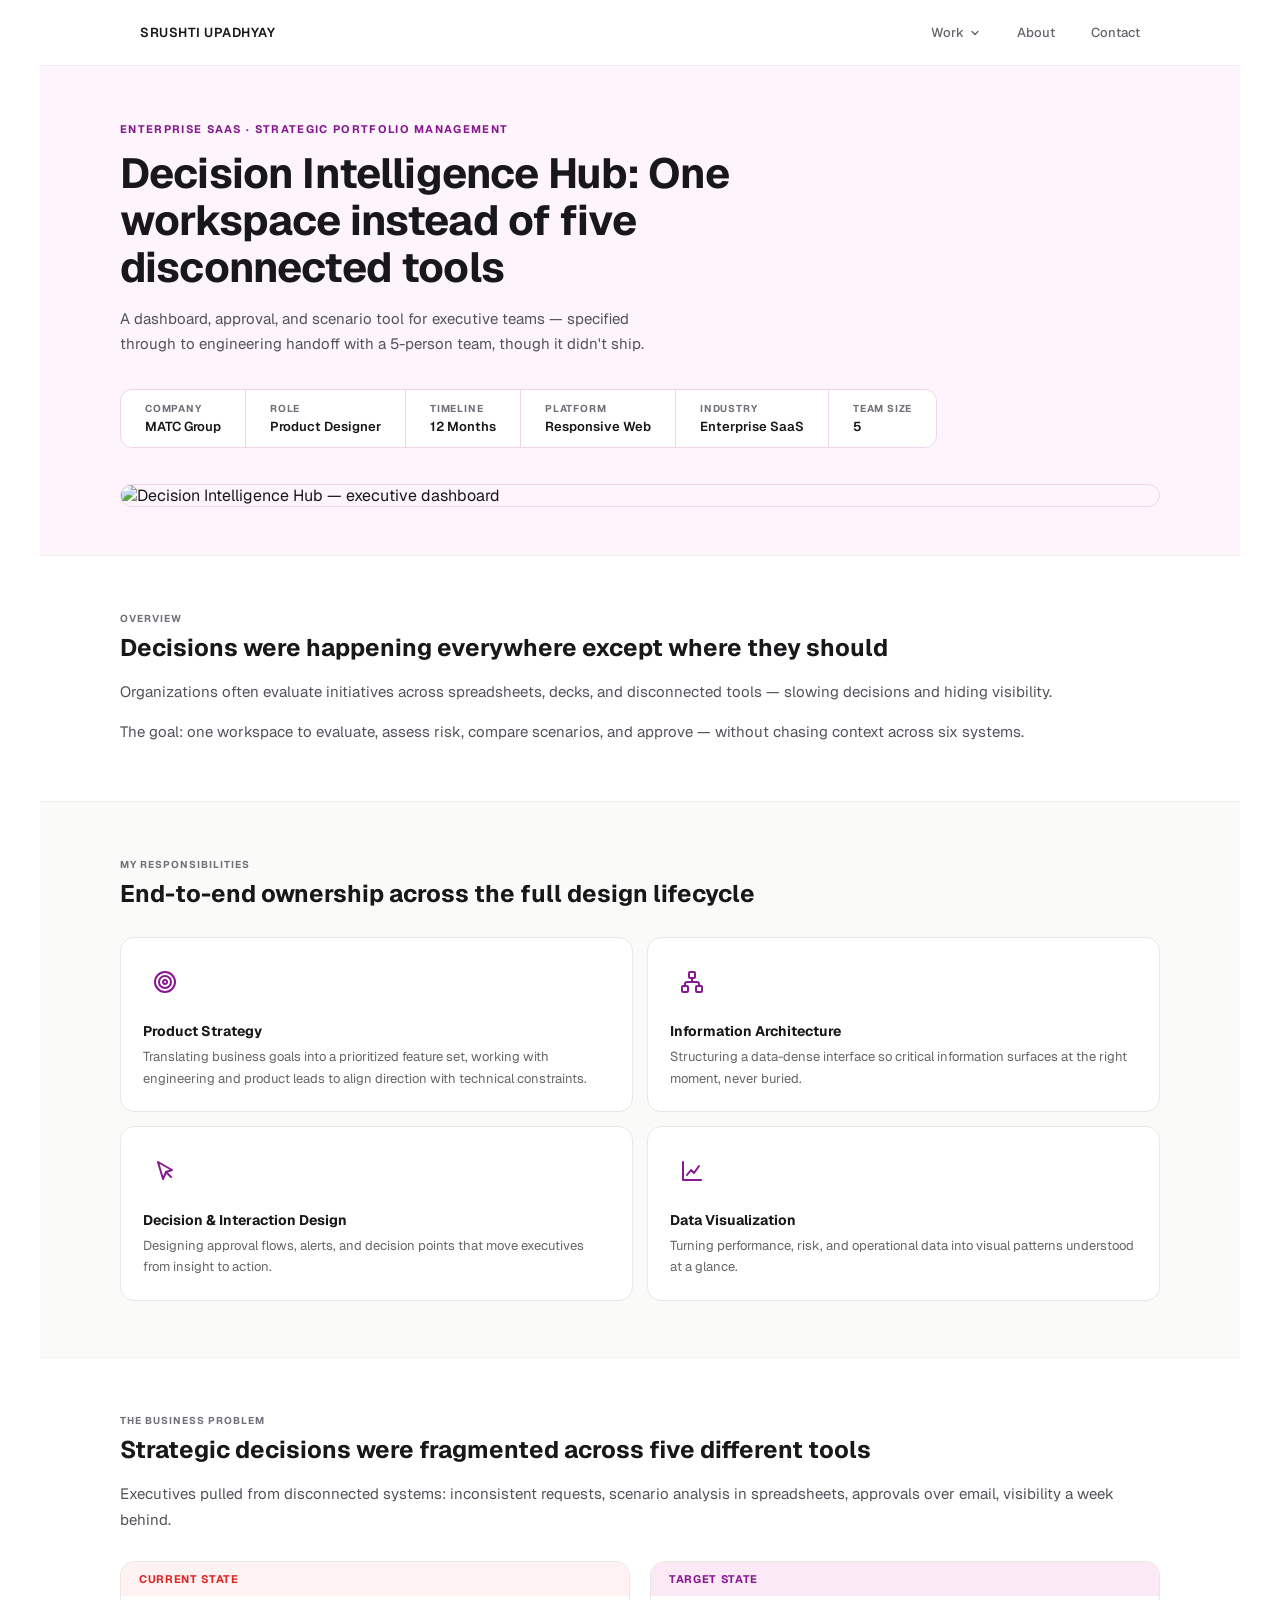
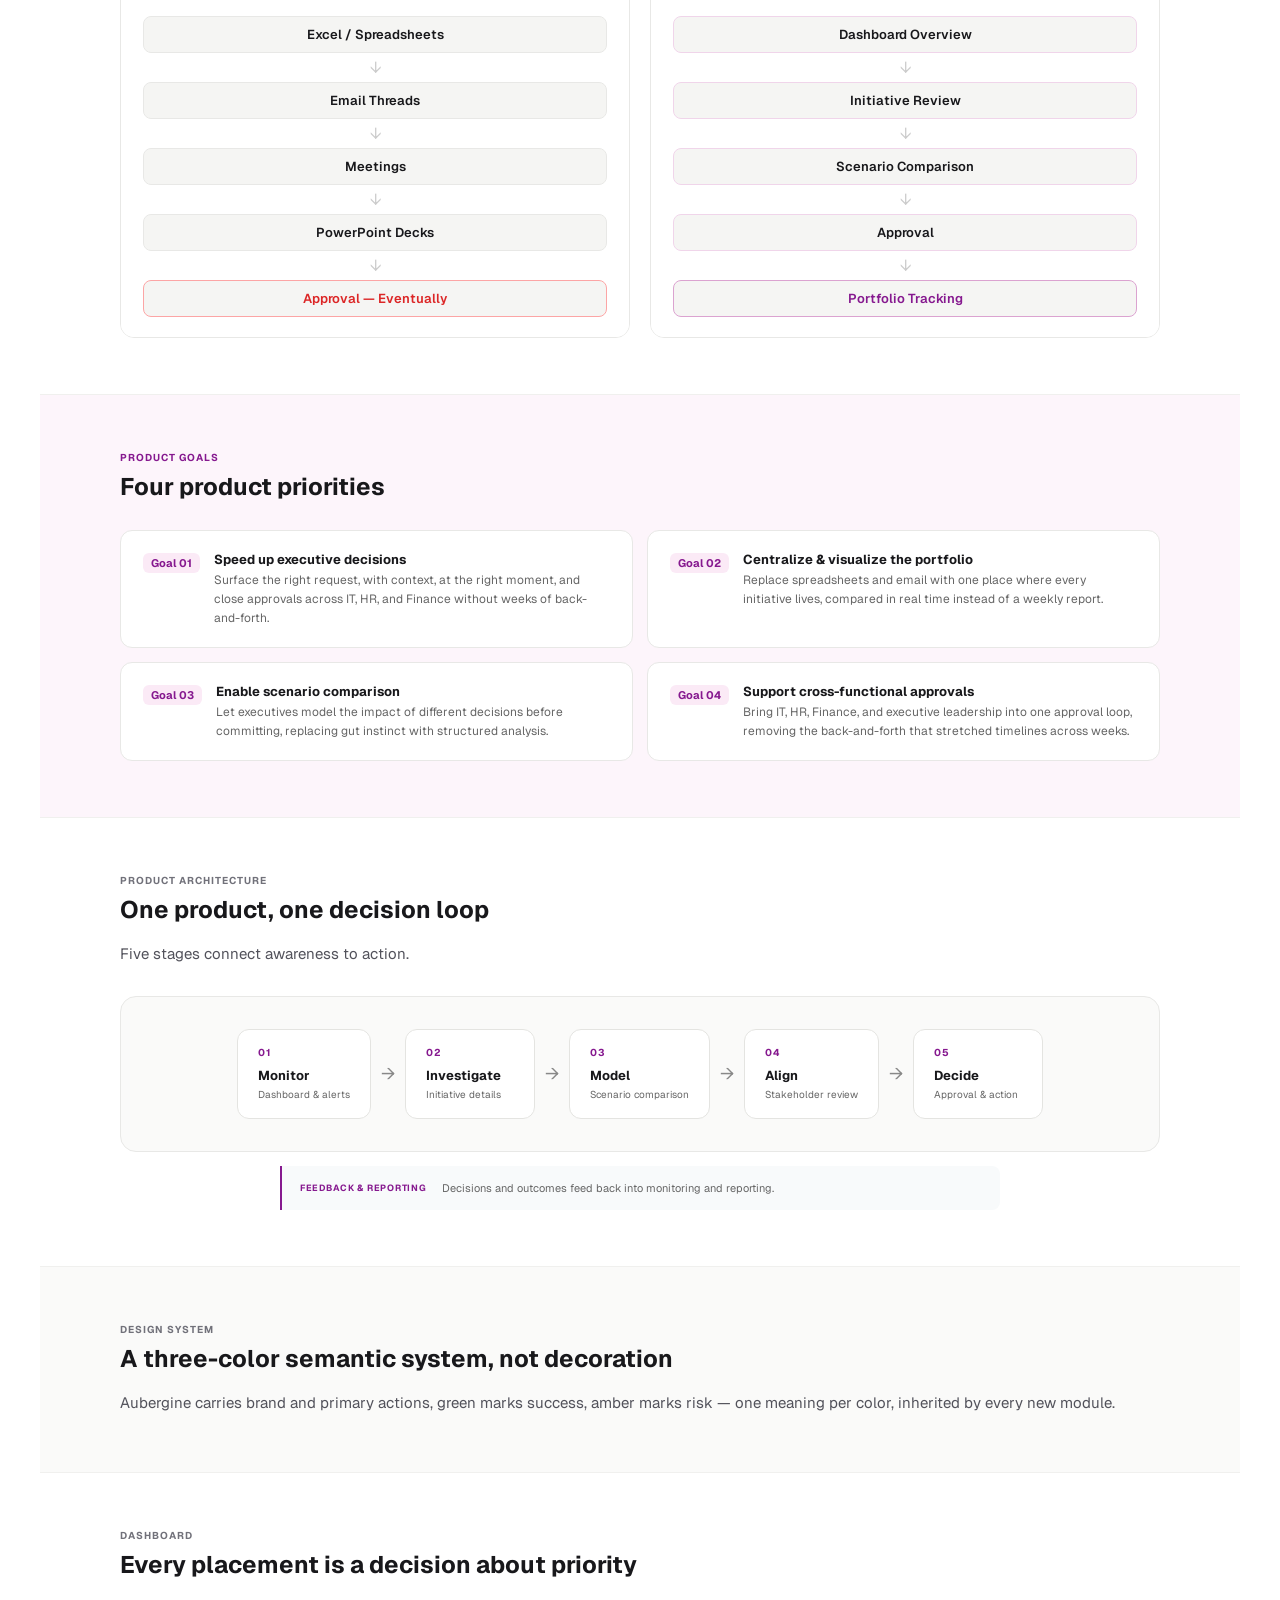
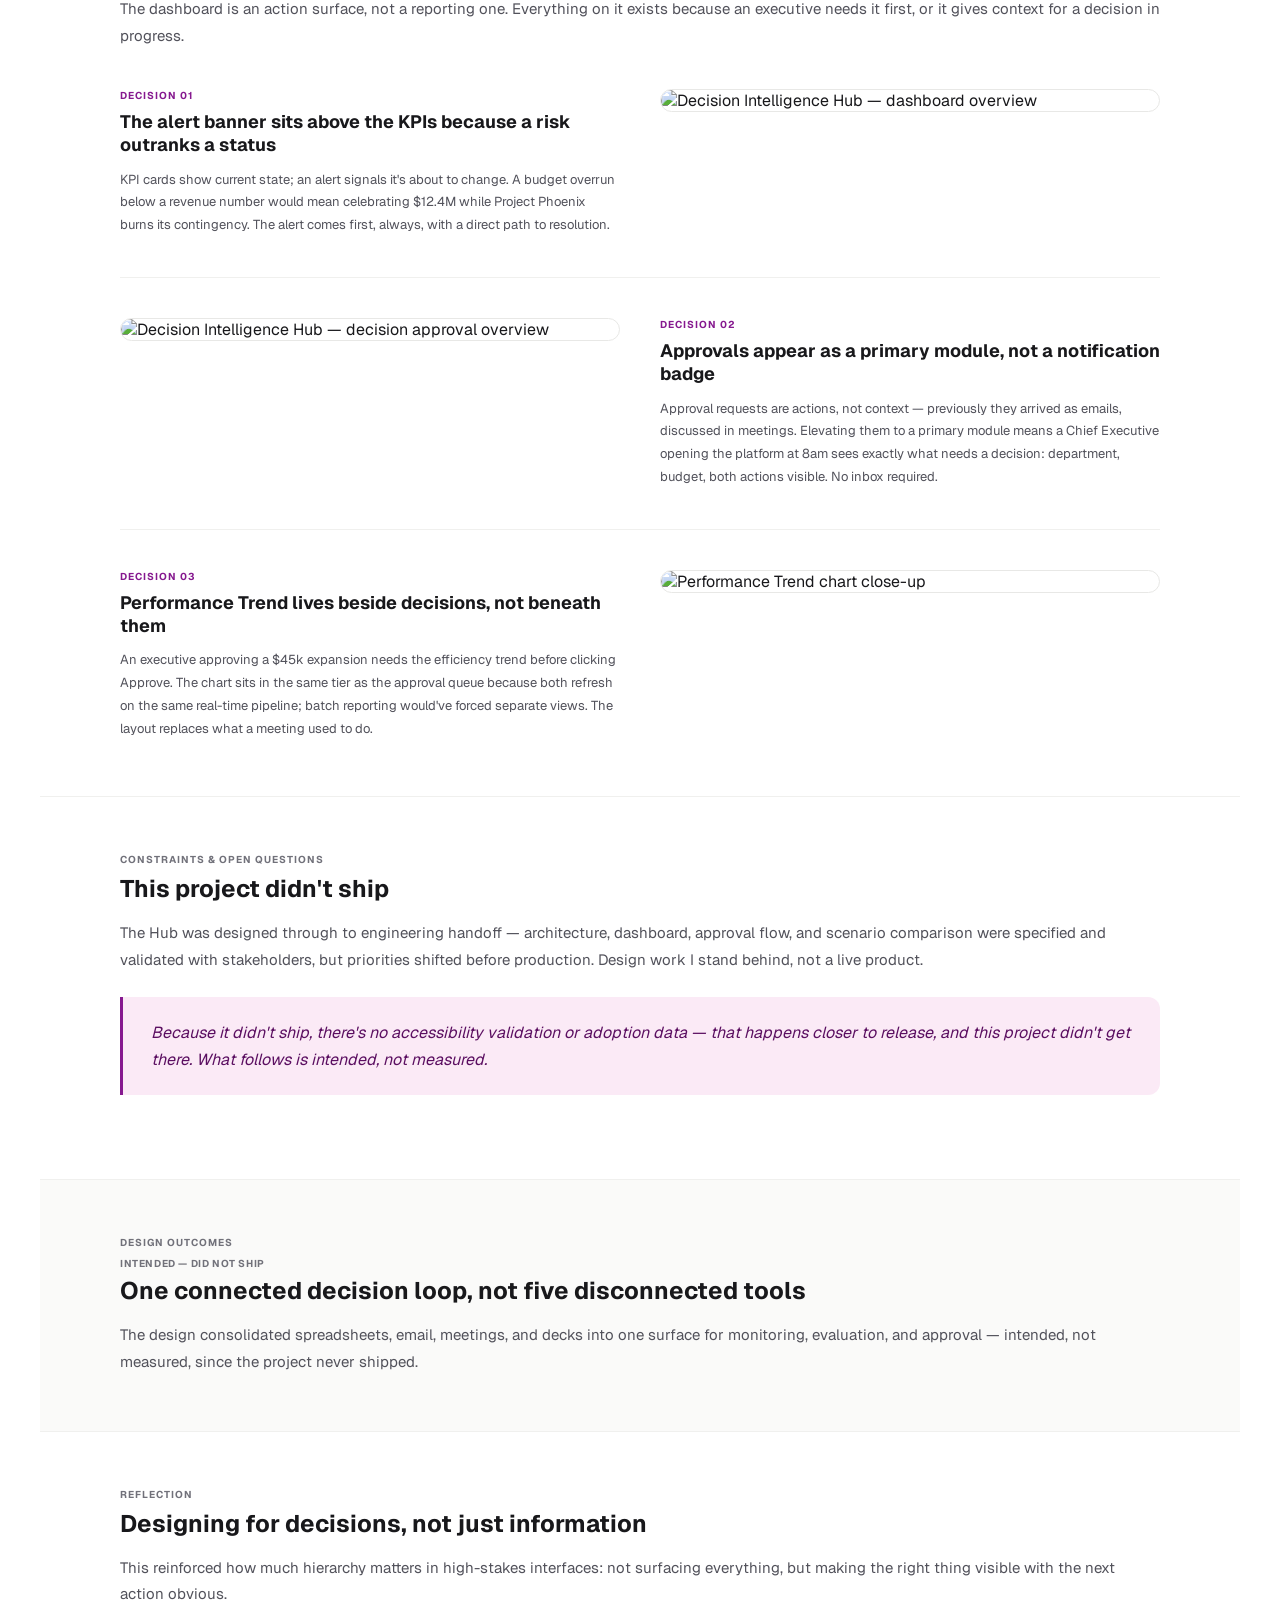
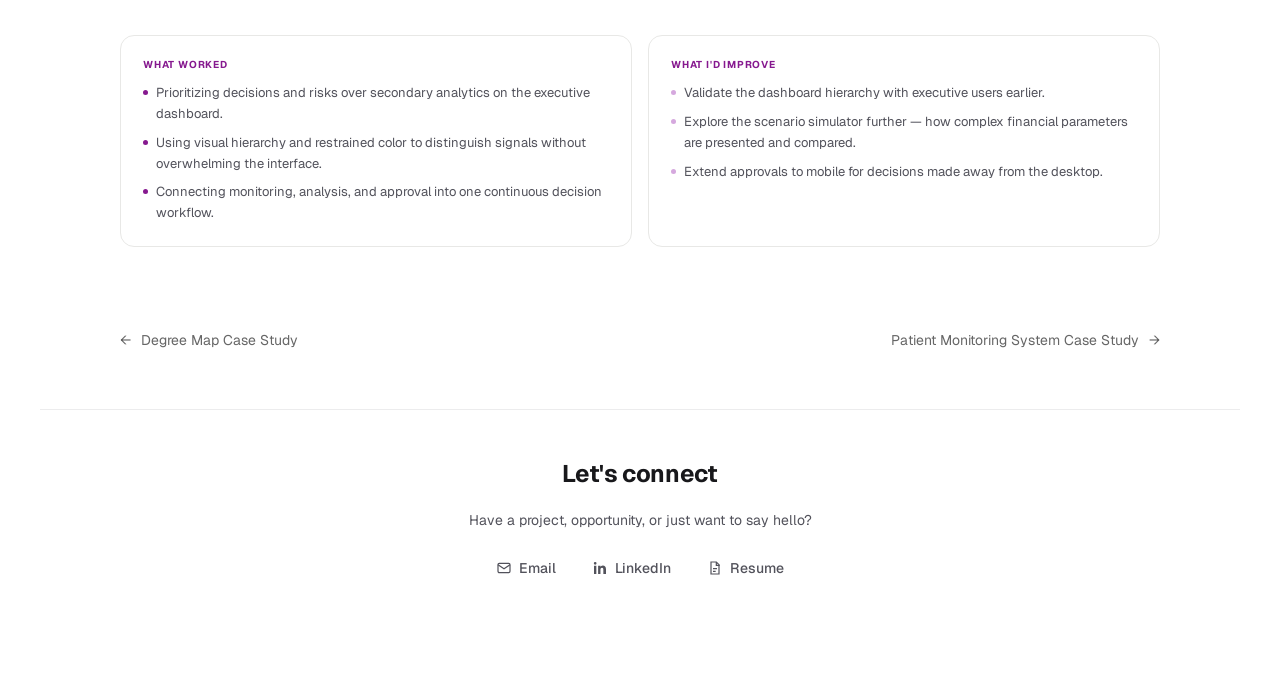
==== decision-hub.html @ 987c13c0 "Update decision-hub.html" ====
<!DOCTYPE html>
<html lang="en">
<head>
<meta charset="UTF-8" />
<meta name="viewport" content="width=device-width, initial-scale=1.0" />
<title>Decision Intelligence Hub — Srushti Upadhyay</title>
<link rel="icon" type="image/png" sizes="32x32" href="favicon.png">
<link rel="preconnect" href="https://fonts.googleapis.com">
<link rel="preconnect" href="https://fonts.gstatic.com" crossorigin>
<link href="https://fonts.googleapis.com/css2?family=Geist:wght@400;500;600;700;800&display=swap" rel="stylesheet">
<link rel="stylesheet" href="portfolio-common.css">
</head>
<script>
  document.addEventListener('DOMContentLoaded', function () {
  
    const emailButton = document.querySelector('.connect-email');
  
    if (!emailButton) return;
  
    emailButton.addEventListener('click', function () {
  
      const email = 'srushtiupadhyay@gmail.com';
  
      navigator.clipboard.writeText(email)
        .then(function () {
  
          emailButton.classList.add('copied');
  
          setTimeout(function () {
            emailButton.classList.remove('copied');
          }, 2000);
  
        })
        .catch(function () {
  
          // Fallback for browsers that block Clipboard API
          const input = document.createElement('input');
  
          input.value = email;
          input.style.position = 'fixed';
          input.style.opacity = '0';
  
          document.body.appendChild(input);
  
          input.focus();
          input.select();
  
          try {
            document.execCommand('copy');
            emailButton.classList.add('copied');
  
            setTimeout(function () {
              emailButton.classList.remove('copied');
            }, 2000);
  
          } catch (error) {
            console.error('Could not copy email:', error);
          }
  
          document.body.removeChild(input);
        });
  
    });
  
  });
  </script>
<script>
  document.addEventListener('DOMContentLoaded', function () {
    document.querySelectorAll('.nav-dropdown').forEach(function (dropdown) {
      var toggle = dropdown.querySelector(':scope > .nav-link');
      if (!toggle) return;

      toggle.addEventListener('click', function (e) {
        e.preventDefault();
        e.stopPropagation();
        var isOpen = dropdown.classList.toggle('is-open');
        toggle.setAttribute('aria-expanded', isOpen ? 'true' : 'false');
      });
    });

    document.addEventListener('click', function () {
      document.querySelectorAll('.nav-dropdown.is-open').forEach(function (d) {
        d.classList.remove('is-open');
        var t = d.querySelector(':scope > .nav-link');
        if (t) t.setAttribute('aria-expanded', 'false');
      });
    });
  });
</script>
<body class="case-decision">

<div class="page">

<!-- NAV -->
<div class="nav-wrap">
    <nav class="nav" aria-label="Primary navigation">
      <div class="nav-name"><a href="index.html">SRUSHTI UPADHYAY</a></div>
      <div class="nav-links">
        <div class="nav-dropdown">
          <a class="nav-link" aria-haspopup="true" aria-expanded="false" role="button" tabindex="0">
            Work
            <svg class="nav-chevron" viewBox="0 0 12 12" fill="none" aria-hidden="true">
              <path d="M3 4.5L6 7.5L9 4.5" stroke="currentColor" stroke-width="1.4" stroke-linecap="round" stroke-linejoin="round"/>
            </svg>
          </a>
          <div class="nav-dropdown-menu">
            <a class="nav-dropdown-item" href="degree-map.html">
              Degree Map
              
            </a>
            <a class="nav-dropdown-item" href="decision-hub.html">
              Decision Intelligence Hub
              
            </a>
            <a class="nav-dropdown-item" href="patient-monitoring.html">
              Patient Monitoring System
            </a>
          </div>
        </div>
        <a class="nav-link" href="index.html#about">About</a>
        <a class="nav-link" href="decision-hub.html#connect">Contact</a>
      </div>
    </nav>
  </div>

  
<!-- HERO -->
<div class="hero">
  <div class="hero-eyebrow">Enterprise SaaS · Strategic Portfolio Management</div>
  <div class="hero-title">Decision Intelligence Hub: One workspace instead of five disconnected tools</div>
  <div class="hero-sub">A dashboard, approval, and scenario tool for executive teams — specified through to
    engineering handoff with a 5-person team, though it didn't ship.</div>
  <div class="hero-meta">
    <div class="hmi"><div class="hml">Company</div><div class="hmv">MATC Group</div></div>
    <div class="hmi"><div class="hml">Role</div><div class="hmv">Product Designer</div></div>
    <div class="hmi"><div class="hml">Timeline</div><div class="hmv">12 Months</div></div>
    <div class="hmi"><div class="hml">Platform</div><div class="hmv">Responsive Web</div></div>
    <div class="hmi"><div class="hml">Industry</div><div class="hmv">Enterprise SaaS</div></div>
    <div class="hmi"><div class="hml">Team Size</div><div class="hmv">5</div></div>
  </div>
  <div class="hero-img">
    <img src="dh.png" alt="Decision Intelligence Hub — executive dashboard" />
  </div>
</div>

<!-- OVERVIEW -->
<div class="sec">
  <div class="eyebrow">Overview</div>
  <div class="sec-title">Decisions were happening everywhere except where they should</div>
  <div class="body">Organizations often evaluate initiatives across spreadsheets, decks, and disconnected tools — slowing decisions and hiding visibility.</div>
  <div class="body">The goal: one workspace to evaluate, assess risk, compare scenarios, and approve — without chasing context across six systems.</div>
</div>

<!-- RESPONSIBILITIES -->
<div class="sec sec-bg">
  <div class="eyebrow">My Responsibilities</div>
  <div class="sec-title">End-to-end ownership across the full design lifecycle</div>
  <div class="skills-grid">
   <!-- <div class="skill-card">
      <div class="skill-icon"></div>
      <div class="skill-title">UX Research</div>
      <div class="skill-body">Stakeholder interviews, workflow mapping, and competitive analysis to understand how executive teams currently make strategic decisions.</div>
    </div>-->
    <div class="skill-card">
      <div class="skill-icon">
      <svg viewBox="0 0 24 24" fill="none" stroke="currentColor" stroke-width="2" stroke-linecap="round" stroke-linejoin="round">
        <circle cx="12" cy="12" r="10"></circle>
        <circle cx="12" cy="12" r="6"></circle>
        <circle cx="12" cy="12" r="2"></circle>
      </svg>
      </div>
      <div class="skill-title">Product Strategy</div>
      <div class="skill-body">Translating business goals into a prioritized feature set, working with engineering and product leads to align direction with technical constraints.</div>
    </div>
    <div class="skill-card">
      <div class="skill-icon">
        <svg viewBox="0 0 24 24" fill="none" stroke="currentColor" stroke-width="2" stroke-linecap="round" stroke-linejoin="round">
          <rect x="9" y="2" width="6" height="6" rx="1"></rect>
          <rect x="2" y="16" width="6" height="6" rx="1"></rect>
          <rect x="16" y="16" width="6" height="6" rx="1"></rect>
          <path d="M12 8v4"></path>
          <path d="M5 16v-2a2 2 0 0 1 2-2h10a2 2 0 0 1 2 2v2"></path>
        </svg>
      </div>
      <div class="skill-title">Information Architecture</div>
      <div class="skill-body">Structuring a data-dense interface so critical information surfaces at the right moment, never buried.</div>
    </div>
    <div class="skill-card">
      <div class="skill-icon">
        <svg viewBox="0 0 24 24" fill="none" stroke="currentColor" stroke-width="2" stroke-linecap="round" stroke-linejoin="round">
          <path d="M5 3l14 8-6 2-3 7-5-17z"></path>
          <path d="M13 13l5 5"></path>
        </svg>
      </div>
      <div class="skill-title">Decision & Interaction Design</div>
      <div class="skill-body">Designing approval flows, alerts, and decision points that move executives from insight to action.</div>
    </div>
    <div class="skill-card">
      <div class="skill-icon">
        <svg viewBox="0 0 24 24" fill="none" stroke="currentColor" stroke-width="2" stroke-linecap="round" stroke-linejoin="round">
          <path d="M3 3v18h18"></path>
          <path d="M7 16l4-5 3 3 5-7"></path>
        </svg>
      </div>
      <div class="skill-title">Data Visualization</div>
      <div class="skill-body">Turning performance, risk, and operational data into visual patterns understood at a glance.</div>
    </div>
    <!--<div class="skill-card">
      <div class="skill-icon"></div>
      <div class="skill-title">Interactive Prototypes</div>
      <div class="skill-body">End-to-end clickable prototype covering the dashboard, approval flow, and scenario simulator for stakeholder review and usability testing.</div>
    </div>-->
  </div>
</div>

<!-- BUSINESS PROBLEM -->
<div class="sec">
  <div class="eyebrow">The Business Problem</div>
  <div class="sec-title">Strategic decisions were fragmented across five different tools</div>
  <div class="body">Executives pulled from disconnected systems: inconsistent requests, scenario analysis in spreadsheets, approvals over email, visibility a week behind.</div>

  <div class="workflow-wrap mt28">
    <div class="workflow-card">
      <div class="workflow-header before">Current State</div>
      <div class="workflow-body">
        <div class="wf-step"><div class="wf-label">Excel / Spreadsheets</div><span class="wf-arrow">↓</span></div>
        <div class="wf-step"><div class="wf-label">Email Threads</div><span class="wf-arrow">↓</span></div>
        <div class="wf-step"><div class="wf-label">Meetings</div><span class="wf-arrow">↓</span></div>
        <div class="wf-step"><div class="wf-label">PowerPoint Decks</div><span class="wf-arrow">↓</span></div>
        <div class="wf-step"><div class="wf-label" style="border-color:#fca5a5;color:#dc2626;">Approval — Eventually</div></div>
      </div>
    </div>
    <div class="workflow-card">
      <div class="workflow-header after">Target State</div>
      <div class="workflow-body">
        <div class="wf-step"><div class="wf-label" style="border-color:#f0d5ea;">Dashboard Overview</div><span class="wf-arrow">↓</span></div>
        <div class="wf-step"><div class="wf-label" style="border-color:#f0d5ea;">Initiative Review</div><span class="wf-arrow">↓</span></div>
        <div class="wf-step"><div class="wf-label" style="border-color:#f0d5ea;">Scenario Comparison</div><span class="wf-arrow">↓</span></div>
        <div class="wf-step"><div class="wf-label" style="border-color:#f0d5ea;">Approval</div><span class="wf-arrow">↓</span></div>
        <div class="wf-step"><div class="wf-label" style="border-color:#dba3d0;color:#86198f;">Portfolio Tracking</div></div>
      </div>
    </div>
  </div>
</div>

<!-- PRODUCT GOALS -->
<div class="sec sec-purple">
  <div class="eyebrow eyebrow-purple">Product Goals</div>
  <div class="sec-title">Four product priorities</div>
  <div class="goal-grid">
    <div class="goal-card">
      <span class="goal-num">Goal 01</span>
      <div>
        <div class="goal-title">Speed up executive decisions</div>
        <div class="goal-body">Surface the right request, with context, at the right moment, and close approvals across IT, HR, and Finance without weeks of back-and-forth.</div>
      </div>
    </div>
    <div class="goal-card">
      <span class="goal-num">Goal 02</span>
      <div>
        <div class="goal-title">Centralize &amp; visualize the portfolio</div>
        <div class="goal-body">Replace spreadsheets and email with one place where every initiative lives, compared in real time instead of a weekly report.</div>
      </div>
    </div>
    <div class="goal-card">
      <span class="goal-num">Goal 03</span>
      <div>
        <div class="goal-title">Enable scenario comparison</div>
        <div class="goal-body">Let executives model the impact of different decisions before committing, replacing gut instinct with structured analysis.</div>
      </div>
    </div>
    <div class="goal-card">
      <span class="goal-num">Goal 04</span>
      <div>
        <div class="goal-title">Support cross-functional approvals</div>
        <div class="goal-body">Bring IT, HR, Finance, and executive leadership into one approval loop, removing the back-and-forth that stretched timelines across weeks.</div>
      </div>
  </div>
</div>
</div>

<!-- PRODUCT ARCHITECTURE -->
<div class="sec">
  <!--<div class="eyebrow">Product Architecture</div>
  <div class="sec-title">One product, one decision loop</div>
  <div class="body">Every module in the platform connects to a single through-line: helping an executive move from awareness to action as quickly as possible. The architecture is linear by design — each step either resolves or escalates.</div>

  <div class="arch-flow mt28" style="background:#fafaf9;border-radius:16px;padding:32px;border:0.5px solid #e8e8e6">
    <div class="arch-node">
      <div class="arch-node-label">Dashboard</div>
      <div class="arch-node-sub">Overview & alerts</div>
    </div>
    <div class="arch-arrow">→</div>
    <div class="arch-node">
      <div class="arch-node-label">Initiative Details</div>
      <div class="arch-node-sub">Deep review</div>
    </div>
    <div class="arch-arrow">→</div>
    <div class="arch-node">
      <div class="arch-node-label">Scenario Simulator</div>
      <div class="arch-node-sub">Compare outcomes</div>
    </div>
    <div class="arch-arrow">→</div>
    <div class="arch-node">
      <div class="arch-node-label">Stakeholder Review</div>
      <div class="arch-node-sub">Align teams</div>
    </div>
    <div class="arch-arrow">→</div>
    <div class="arch-node">
      <div class="arch-node-label">Approval</div>
      <div class="arch-node-sub">Decision recorded</div>
    </div>
    <div class="arch-arrow">→</div>
    <div class="arch-node" style="border-color:#f0d5ea;background:#fdf5fb">
      <div class="arch-node-label" style="color:#86198f">Reports</div>
      <div class="arch-node-sub">Portfolio tracking</div>
    </div>
  </div>-->
  <div class="eyebrow">Product Architecture</div>

<div class="sec-title">One product, one decision loop</div>

<div class="body">
  Five stages connect awareness to action.
</div>

<div class="arch-flow mt28">

  <div class="arch-node">
    <div class="arch-number">01</div>
    <div class="arch-node-label">Monitor</div>
    <div class="arch-node-sub">Dashboard & alerts</div>
  </div>

  <div class="arch-arrow">→</div>

  <div class="arch-node">
    <div class="arch-number">02</div>
    <div class="arch-node-label">Investigate</div>
    <div class="arch-node-sub">Initiative details</div>
  </div>

  <div class="arch-arrow">→</div>

  <div class="arch-node">
    <div class="arch-number">03</div>
    <div class="arch-node-label">Model</div>
    <div class="arch-node-sub">Scenario comparison</div>
  </div>

  <div class="arch-arrow">→</div>

  <div class="arch-node">
    <div class="arch-number">04</div>
    <div class="arch-node-label">Align</div>
    <div class="arch-node-sub">Stakeholder review</div>
  </div>

  <div class="arch-arrow">→</div>

  <div class="arch-node arch-node-final">
    <div class="arch-number">05</div>
    <div class="arch-node-label">Decide</div>
    <div class="arch-node-sub">Approval & action</div>
  </div>

</div>

<div class="arch-feedback">
  <div class="arch-feedback-label">FEEDBACK & REPORTING</div>
  <div class="arch-feedback-text">
    Decisions and outcomes feed back into monitoring and reporting.
  </div>
</div>
</div>

<!-- DESIGN SYSTEM -->
<div class="sec sec-bg">
  <div class="eyebrow">Design System</div>
  <div class="sec-title">A three-color semantic system, not decoration</div>
  <div class="body">Aubergine carries brand and primary actions, green marks success, amber marks risk — one
    meaning per color, inherited by every new module.</div>
</div>

<!-- DESIGN PRINCIPLES 
<div class="sec sec-bg">
  <div class="eyebrow">Design Principles</div>
  <div class="sec-title">Four rules that kept every decision accountable</div>
  <div class="principle-grid">
    <div class="principle-card">
      <div class="principle-title">Action over Analysis</div>
      <div class="principle-body">Executives should immediately know what requires their attention. The dashboard leads with decisions pending, not metrics to admire. Every surface answers: what do I need to do right now?</div>
    </div>
    <div class="principle-card">
      <div class="principle-title">Progressive Disclosure</div>
      <div class="principle-body">Show the summary. Show the detail only when requested. An executive scanning 18 active projects shouldn't see all 18 at full depth — but should be able to drill into any one of them instantly.</div>
    </div>
    <div class="principle-card">
      <div class="principle-title">High Information Density</div>
      <div class="principle-body">Enterprise users are experienced. They don't need tooltips for KPI cards. The design respects that — using compact layouts, precise labels, and data-forward hierarchy rather than guided onboarding.</div>
    </div>
    <div class="principle-card">
      <div class="principle-title">Semantic Consistency</div>
      <div class="principle-body">Every color, icon, and status badge means exactly one thing across the platform. A green delta is always positive. An amber badge is always a risk signal. Nothing shares its meaning with anything else.</div>
    </div>
  </div>
</div>-->

<!-- DASHBOARD DESIGN DECISIONS -->
<div class="sec">
  <div class="eyebrow">Dashboard</div>
  <div class="sec-title">Every placement is a decision about priority</div>
  <div class="body">The dashboard is an action surface, not a reporting one. Everything on it exists because an
    executive needs it first, or it gives context for a decision in progress.</div>

  <div class="mt40">
    <div class="feat-row">
      <div>
        <div class="feat-eye">Decision 01</div>
        <div class="feat-title">The alert banner sits above the KPIs because a risk outranks a status</div>
        <div class="feat-body">KPI cards show current state; an alert signals it's about to change. A budget overrun below a revenue number would mean celebrating $12.4M while Project Phoenix burns its contingency. The alert comes first, always, with a direct path to resolution.</div>
      </div>
      <div>
        <div class="real-img decision-image">
          <img src="dh-kpi.png" alt="Decision Intelligence Hub — dashboard overview" style="border-radius:14px"/>
        </div>
        <!--<div class="img-caption">Dashboard — alert leads, KPIs follow, decisions and trends share the lower half</div>-->
      </div>
    </div>

    <div class="feat-row flip">
      <div>
        <div class="feat-eye">Decision 02</div>
        <div class="feat-title">Approvals appear as a primary module, not a notification badge</div>
        <div class="feat-body">Approval requests are actions, not context — previously they arrived as emails, discussed in meetings. Elevating them to a primary module means a Chief Executive opening the platform at 8am sees exactly what needs a decision: department, budget, both actions visible. No inbox required.</div>
      </div>
      <div>
        <div class="real-img decision-image">
          <img src="dh-approval.png" alt="Decision Intelligence Hub — decision approval overview" style="border-radius:14px"/>
        </div>
      </div>
    </div>

    <div class="feat-row">
      <div>
        <div class="feat-eye">Decision 03</div>
        <div class="feat-title">Performance Trend lives beside decisions, not beneath them</div>
        <div class="feat-body">An executive approving a $45k expansion needs the efficiency trend before clicking Approve. The chart sits in the same tier as the approval queue because both refresh on the same real-time pipeline; batch reporting would've forced separate views. The layout replaces what a meeting used to do.</div>
      </div>
      <div>
        <div class="real-img decision-image decision-visual--chart">
          <img src="dh-chart.png" alt="Performance Trend chart close-up" style="border-radius:14px"/>
        </div>
       </div>
    </div>
  </div>
</div>

<!-- CONSTRAINTS & OPEN QUESTIONS -->
<div class="sec">
  <div class="eyebrow">Constraints &amp; Open Questions</div>
  <div class="sec-title">This project didn't ship</div>
  <div class="body">The Hub was designed through to engineering handoff — architecture, dashboard, approval flow, and scenario comparison were specified and validated with stakeholders, but priorities shifted before production. Design work I stand behind, not a live product.</div>
  <div class="pullquote mt24">
    <div class="pullquote-text">Because it didn't ship, there's no accessibility validation or adoption data — that happens closer to release, and this project didn't get there. What follows is intended, not measured.</div>
  </div>
</div>

<!-- OUTCOMES -->
<div class="sec sec-bg">
  <div class="eyebrow">Design outcomes</div>
  <div style="font-size:10px;font-weight:700;color:#71717a;letter-spacing:.06em;text-transform:uppercase;margin-bottom:6px">Intended — did not ship</div>
  <div class="sec-title">One connected decision loop, not five disconnected tools</div>
 <!-- <div class="body">From fragmented information to a connected decision workflow.</div>-->
  <!--<div class="impact-cards">
    <div class="impact-card">
      <div class="impact-icon"></div>
      <div class="impact-title">Scalable enterprise design language</div>
      <div class="impact-body">A dark-theme component system built for data density and executive-level scanning — designed so any new module added to the platform inherits the same visual logic without redesign.</div>
    </div>
    <div class="impact-card">
      <div class="impact-icon"></div>
      <div class="impact-title">Reusable interaction patterns</div>
      <div class="impact-body">Approval flows, alert hierarchies, scenario comparison layouts, and KPI card states — all documented as patterns engineering can extend, not one-off screens that require a designer to interpret.</div>
    </div>
    <div class="impact-card">
      <div class="impact-icon"></div>
      <div class="impact-title">Simplified high-density workflows</div>
      <div class="impact-body">An executive interface that reduces a five-tool workflow to one — without simplifying the underlying complexity or hiding the data leadership actually needs to make high-stakes decisions.</div>
    </div>
  </div>-->
  <!--<section class="impact-section">
    <div class="section-label">OUTCOMES</div>
  
    <div class="impact-intro">
      <h2>From fragmented information to a connected decision workflow.</h2>
      <p>
        The redesigned experience brought the information, context, and actions
        executives need into one connected workflow.
      </p>
    </div>-->
  
    <div class="body">The design consolidated spreadsheets, email, meetings, and decks into one surface for monitoring, evaluation, and approval — intended, not measured, since the project never shipped.</div>
  <!--</section>-->
</div>


<!-- REFLECTION -->
<div class="sec">
  <div class="eyebrow">Reflection</div>

<div class="sec-title">Designing for decisions, not just information</div>

<div class="body">
  This reinforced how much hierarchy matters in high-stakes interfaces: not surfacing everything, but making the
  right thing visible with the next action obvious.
</div>

<div class="reflection-grid mt28">

  <div class="reflection-card">
    <div class="reflection-label">What Worked</div>

    <div class="reflection-items">
      <div class="reflection-item">
        <div class="r-dot"></div>
        Prioritizing decisions and risks over secondary analytics on the executive dashboard.
      </div>

      <div class="reflection-item">
        <div class="r-dot"></div>
        Using visual hierarchy and restrained color to distinguish signals without overwhelming the interface.
      </div>

      <div class="reflection-item">
        <div class="r-dot"></div>
        Connecting monitoring, analysis, and approval into one continuous decision workflow.
      </div>
    </div>
  </div>


  <div class="reflection-card">
    <div class="reflection-label">What I'd Improve</div>

    <div class="reflection-items">
      <div class="reflection-item">
        <div class="r-dot improve"></div>
        Validate the dashboard hierarchy with executive users earlier.
      </div>

      <div class="reflection-item">
        <div class="r-dot improve"></div>
        Explore the scenario simulator further — how complex financial parameters are presented and compared.
      </div>

      <div class="reflection-item">
        <div class="r-dot improve"></div>
        Extend approvals to mobile for decisions made away from the desktop.
      </div>
    </div>
  </div>

</div>
</div>

<div class="next-project">
  <a href="degree-map.html">
    <span class="prev-arrow">←</span>
    <span>Degree Map Case Study</span>
  </a>
  <a href="patient-monitoring.html">
    <span>Patient Monitoring System Case Study</span>
    <span class="next-arrow">→</span>
  </a>
</div>

<section class="connect" id="connect">
  <div class="connect-title">Let's connect</div>

  <div class="connect-copy">
    Have a project, opportunity, or just want to say hello?
  </div>

  <div class="connect-links">

    <button class="connect-link connect-email" type="button">
      <svg viewBox="0 0 24 24" fill="none" stroke="currentColor" stroke-width="1.8" aria-hidden="true">
        <rect x="3" y="5" width="18" height="14" rx="2"></rect>
        <path d="m3 7 9 6 9-6"></path>
      </svg>
      <span>Email</span>
      <span class="copy-tooltip" aria-live="polite"> srushtiupadhyay@gmail.com · Copied ✓</span>
    </button>

    <a class="connect-link"
       href="https://www.linkedin.com/in/srushti-upadhyay-86a2a3a2/"
       target="_blank"
       rel="noopener noreferrer">
      <svg viewBox="0 0 24 24" fill="currentColor">
        <path d="M6.5 8.5H3V21h3.5V8.5ZM4.75 3A2.05 2.05 0 1 0 4.75 7.1 2.05 2.05 0 0 0 4.75 3ZM21 13.8c0-3.76-2-5.5-4.67-5.5-2.15 0-3.11 1.18-3.65 2.01V8.5H9.18V21h3.5v-6.19c0-1.63.31-3.21 2.33-3.21 1.99 0 2.01 1.87 2.01 3.31V21H21v-7.2Z"/>
      </svg>
      <span>LinkedIn</span>
    </a>

    <a class="connect-link" href="cvdesign.pdf" target="_blank">
      <svg viewBox="0 0 24 24" fill="none" stroke="currentColor" stroke-width="1.8">
        <path d="M6 3h8l4 4v14H6z"></path>
        <path d="M14 3v5h5"></path>
        <path d="M9 13h6M9 17h4"></path>
      </svg>
      <span>Resume</span>
    </a>

  </div>
</section>
<!-- FOOTER 
<div class="footer">
  <div class="footer-left">Decision Intelligence Hub — Product Design Case Study · Srushti Upadhyay · 2024</div>
  <div class="footer-right">
    <div class="footer-link">LinkedIn</div>
    <div class="footer-link">← Back to work</div>
  </div>
</div>-->
</div>

</body>
</html>
---- portfolio-common.css ----
:root {
    --ink: #09090b;
    --body: #52525b;
    --muted: #71717a;
    --faint: #a1a1aa;
    --line: #e4e4e7;
    --line-soft: rgba(9,9,11,0.06);
    --paper: #fff;
    --violet: #7c3aed;
    --plum: #86198f;
    --ease: cubic-bezier(0.16, 1, 0.3, 1);
  }

  * {
    box-sizing: border-box;
    margin: 0;
    padding: 0
  }

  html { scroll-behavior: smooth }

  ::selection { background: #e4d6fa; color: #0a0a0a }

  :focus-visible {
    outline: 2px solid #7c3aed;
    outline-offset: 3px;
    border-radius: 2px
  }

  @media (prefers-reduced-motion: reduce) {
    *, *::before, *::after { animation-duration: 0.01ms !important; transition-duration: 0.01ms !important }
  }

  .page {
    font-family: 'Geist', system-ui, sans-serif;
    background: #fff;
    color: #0a0a0a;
    max-width: 1200px;
    margin: 0 auto;
    -webkit-font-smoothing: antialiased
  }

  /* ---------- nav ---------- */
  .nav-wrap {
    position: sticky;
    top: 0;
    z-index: 40;
    background: rgba(255,255,255,0.72);
    backdrop-filter: blur(10px) saturate(1.4);
    -webkit-backdrop-filter: blur(10px) saturate(1.4);
    border-bottom: 1px solid var(--line-soft)
  }

  .nav {
    max-width: 1160px;
    margin: 0 auto;
    display: flex;
    align-items: center;
    justify-content: space-between;
    padding: 20px 80px
  }

  .nav-name {
    font-size: 13px;
    font-weight: 600;
    letter-spacing: 0.04em
  }

  .nav-links {
    display: flex;
    gap: 36px
  }

  .nav-link {
    position: relative;
    font-size: 13px;
    color: var(--muted);
    font-weight: 500;
    padding: 4px 0;
    transition: color 0.25s var(--ease)
  }

  .nav-link::after {
    content: "";
    position: absolute;
    left: 0;
    bottom: -2px;
    width: 100%;
    height: 1px;
    background: var(--ink);
    transform: scaleX(0);
    transform-origin: right;
    transition: transform 0.3s var(--ease)
  }

  .nav-link:hover { color: var(--ink) }
  .nav-link:hover::after { transform: scaleX(1); transform-origin: left }


  .px {
    padding-left: 80px;
    padding-right: 80px
  }

  .hero {
    padding: 56px 80px 48px;
    background: #faf9ff
  }

  .hero-eyebrow {
    font-size: 11px;
    font-weight: 700;
    letter-spacing: 0.12em;
    color: #7c3aed;
    text-transform: uppercase;
    margin-bottom: 14px
  }

  .hero-title {
    font-size: 42px;
    font-weight: 700;
    letter-spacing: -0.02em;
    line-height: 1.12;
    color: #0a0a0a;
    margin-bottom: 16px;
    max-width: 760px
  }

  .hero-sub {
    font-size: 15px;
    color: #52525b;
    line-height: 1.65;
    max-width: 560px;
    margin-bottom: 32px
  }

  .hero-meta {
    display: flex;
    border: 0.5px solid #e0d8f0;
    border-radius: 12px;
    overflow: hidden;
    background: #fff;
    width: fit-content;
    margin-bottom: 36px
  }

  .hmi {
    padding: 12px 24px;
    border-right: 0.5px solid #e0d8f0
  }

  .hmi:last-child {
    border-right: none
  }

  .hml {
    font-size: 10px;
    font-weight: 700;
    letter-spacing: 0.08em;
    color: #71717a;
    text-transform: uppercase;
    margin-bottom: 3px
  }

  .hmv {
    font-size: 13px;
    font-weight: 600;
    color: #0a0a0a
  }

  .hero-img {
    width: 100%;
    border-radius: 16px;
    border: 0.5px solid #e0d8f0;
    overflow: hidden
  }

  .hero-img img {
    width: 100%;
    height: auto;
    display: block
  }

  .sec {
    padding: 56px 80px;
    border-top: 0.5px solid #f0f0ee
  }

  .sec-bg {
    background: #fafaf9
  }

  .sec-purple {
    background: #faf9ff
  }

  .eyebrow {
    font-size: 10px;
    font-weight: 700;
    letter-spacing: 0.1em;
    color: #71717a;
    text-transform: uppercase;
    margin-bottom: 8px
  }

  .eyebrow-purple {
    color: #7c3aed
  }

  .sec-title {
    font-size: 24px;
    font-weight: 700;
    color: #0a0a0a;
    margin-bottom: 16px;
    line-height: 1.25
  }

  .body {
    font-size: 15px;
    color: #52525b;
    line-height: 1.75;
    margin-bottom: 14px
  }

  .body:last-child {
    margin-bottom: 0
  }

  .pullquote {
    background: #f5f0ff;
    border-left: 3px solid #7c3aed;
    border-radius: 0 12px 12px 0;
    padding: 22px 28px;
    margin: 28px 0
  }

  .pullquote-text {
    font-size: 16px;
    color: #3d1a78;
    line-height: 1.7;
    font-style: italic
  }

  .split {
    display: grid;
    grid-template-columns: 1fr 1fr;
    gap: 56px;
    align-items: start
  }

  .split.rev {
    direction: rtl
  }

  .split.rev>* {
    direction: ltr
  }

  .real-img {
    width: 100%;
    border-radius: 14px;
    overflow: hidden;
    border: 0.5px solid #e8e8e6
  }

  .real-img img {
    width: 100%;
    height: auto;
    display: block
  }

  .decision-visual {
    display: flex;
    align-items: center;
    justify-content: center;
  }

  .decision-visual img {
    display: block;
    max-width: 100%;
    height: auto;
  }

  .decision-visual--chart img {
    width: 100%;
  }

  .img-box {
    width: 100%;
    border-radius: 14px;
    background: #f5f5f3;
    border: 0.5px solid #e8e8e6;
    display: flex;
    align-items: center;
    justify-content: center
  }

  .ilab {
    font-size: 11px;
    color: #bbb;
    font-style: italic;
    text-align: center;
    padding: 12px 16px;
    line-height: 1.6
  }

  .h400 {
    height: 400px
  }

  .h360 {
    height: 360px
  }

  .h300 {
    height: 300px
  }

  .h260 {
    height: 260px
  }

  .h220 {
    height: 220px
  }

  .h180 {
    height: 180px
  }

  .h160 {
    height: 160px
  }

  .h150 {
    height: 150px
  }

  .h140 {
    height: 140px
  }

  .img-caption {
    font-size: 12px;
    color: #71717a;
    text-align: center;
    margin-top: 10px;
    font-style: italic
  }

  .skills-grid {
    display: grid;
    grid-template-columns: 1fr 1fr;
    gap: 14px;
    margin-top: 28px
  }

  .skill-card {
    background: #fff;
    border-radius: 14px;
    padding: 22px;
    border: 0.5px solid #e8e8e6
  }

  /*.skill-icon{width:36px;height:36px;border-radius:10px;background:#0a0a0a;margin-bottom:14px}*/
  .skill-icon {
    width: 44px;
    height: 44px;
    border-radius: 12px;
    /* background: #E8F5FC;*/
    color: #7c3aed;
    display: flex;
    align-items: center;
    justify-content: center;
    margin-bottom: 18px;
  }

  .skill-icon svg {
    width: 24px;
    height: 24px;
  }

  .skill-title {
    font-size: 14px;
    font-weight: 700;
    color: #0a0a0a;
    margin-bottom: 6px
  }

  .skill-body {
    font-size: 13px;
    color: #71717a;
    line-height: 1.65
  }

  .two-col {
    display: grid;
    grid-template-columns: 1fr 1fr;
    gap: 14px
  }

  .three-col {
    display: grid;
    grid-template-columns: 1fr 1fr 1fr;
    gap: 12px
  }

  .feat-row {
    display: grid;
    grid-template-columns: 1fr 1fr;
    gap: 40px;
    align-items: start;
    padding: 40px 0;
    border-bottom: 0.5px solid #f0f0ee
  }

  .feat-row:last-child {
    border-bottom: none;
    padding-bottom: 0
  }

  .feat-row:first-child {
    padding-top: 0
  }

  .feat-row.flip {
    direction: rtl
  }

  .feat-row.flip>* {
    direction: ltr
  }

  .feat-eye {
    font-size: 10px;
    font-weight: 700;
    letter-spacing: 0.1em;
    color: #7c3aed;
    text-transform: uppercase;
    margin-bottom: 8px
  }

  .feat-title {
    font-size: 18px;
    font-weight: 700;
    color: #0a0a0a;
    margin-bottom: 12px;
    line-height: 1.3
  }

  .feat-body {
    font-size: 13px;
    color: #52525b;
    line-height: 1.75
  }

  .feat-img {
    width: 100%;
    border-radius: 12px;
    background: #f5f5f3;
    border: 0.5px solid #e8e8e6;
    display: flex;
    align-items: center;
    justify-content: center
  }

  .impact-cards {
    display: grid;
    grid-template-columns: 1fr 1fr 1fr;
    gap: 16px;
    margin: 28px 0
  }

  .impact-card {
    background: #fafaf9;
    border-radius: 14px;
    padding: 22px;
    border: 0.5px solid #e8e8e6
  }

  .impact-icon {
    width: 32px;
    height: 32px;
    border-radius: 8px;
    background: #0a0a0a;
    margin-bottom: 14px
  }

  .impact-title {
    font-size: 13px;
    font-weight: 700;
    color: #0a0a0a;
    margin-bottom: 6px
  }

  .impact-body {
    font-size: 12px;
    color: #71717a;
    line-height: 1.6
  }

  .footer {
    padding: 36px 80px;
    border-top: 0.5px solid #e8e8e6;
    display: flex;
    justify-content: space-between;
    align-items: center
  }

  .footer-left {
    font-size: 13px;
    font-weight: 600
  }

  .footer-right {
    display: flex;
    gap: 24px
  }

  .footer-link {
    font-size: 13px;
    color: #71717a
  }

  .mt16 {
    margin-top: 16px
  }

  .mt24 {
    margin-top: 24px
  }

  .mt28 {
    margin-top: 28px
  }

  .mt40 {
    margin-top: 40px
  }

  .impact-section {
    padding: 96px 0;
  }

  .impact-intro {
    max-width: 760px;
    margin-bottom: 64px;
  }

  .impact-intro h2 {
    font-size: 36px;
    line-height: 1.2;
    font-weight: 600;
    margin: 0 0 20px;
    color: #111111;
  }

  .impact-intro p {
    font-size: 18px;
    line-height: 1.7;
    color: #52525b;
    margin: 0;
  }

  .impact-metrics {
    display: grid;
    grid-template-columns: repeat(3, 1fr);
    border-top: 1px solid #E5E7EB;
    border-bottom: 1px solid #E5E7EB;
  }

  .impact-metric {
    padding: 40px 36px;
    border-right: 1px solid #E5E7EB;
  }

  .impact-metric:last-child {
    border-right: none;
  }

  .impact-number {
    font-size: 32px;
    line-height: 1;
    font-weight: 600;
    letter-spacing: -0.03em;
    color: #7c3aed;
    margin-bottom: 20px;
  }

  .impact-metric-title {
    font-size: 14px;
    line-height: 1.4;
    font-weight: 600;
    color: #111111;
    margin-bottom: 12px;
  }

  .impact-metric-body {
    font-size: 13px;
    line-height: 1.7;
    color: #52525b;
    max-width: 300px;
  }

  @media (max-width: 800px) {
    .impact-section {
      padding: 64px 0;
    }

    .impact-intro h2 {
      font-size: 30px;
    }

    .impact-metrics {
      grid-template-columns: 1fr;
    }

    .impact-metric {
      border-right: none;
      border-bottom: 1px solid #E5E7EB;
    }

    .impact-metric:last-child {
      border-bottom: none;
    }
  }

  /* GOAL CARDS */
  .goal-grid {
    display: grid;
    grid-template-columns: 1fr 1fr;
    gap: 14px;
    margin-top: 28px
  }

  .goal-card {
    background: #fff;
    border-radius: 12px;
    padding: 20px 22px;
    border: 0.5px solid #e8e8e6;
    display: flex;
    gap: 14px;
    align-items: flex-start
  }

  .goal-num {
    font-size: 11px;
    font-weight: 700;
    color: #7c3aed;
    background: #f0ebff;
    padding: 3px 8px;
    border-radius: 6px;
    flex-shrink: 0;
    margin-top: 2px;
    white-space: nowrap
  }

  .goal-title {
    font-size: 13px;
    font-weight: 700;
    color: #0a0a0a;
    margin-bottom: 3px
  }

  .goal-body {
    font-size: 12px;
    color: #71717a;
    line-height: 1.55
  }

  /* PRINCIPLE CARDS */
  .principle-grid {
    display: grid;
    grid-template-columns: 1fr 1fr;
    gap: 14px;
    margin-top: 28px
  }

  .principle-card {
    background: #fff;
    border-radius: 14px;
    padding: 22px;
    border: 0.5px solid #e8e8e6
  }

  .principle-title {
    font-size: 14px;
    font-weight: 700;
    color: #0a0a0a;
    margin-bottom: 6px
  }

  .principle-body {
    font-size: 13px;
    color: #71717a;
    line-height: 1.65
  }
.feat-col{
  margin-bottom: 50px;
}
  /* WORKFLOW DIAGRAM */
  .workflow-wrap {
    display: grid;
    grid-template-columns: 1fr 1fr;
    gap: 20px;
    margin-top: 28px
  }

  .workflow-card {
    border-radius: 14px;
    overflow: hidden;
    border: 0.5px solid #e8e8e6
  }

  .workflow-header {
    padding: 10px 18px;
    font-size: 11px;
    font-weight: 700;
    letter-spacing: 0.06em;
    text-transform: uppercase
  }

  .workflow-header.before {
    background: #fef2f2;
    color: #dc2626
  }

  .workflow-header.after {
    background: #f0ebff;
    color: #7c3aed
  }

  .workflow-body {
    padding: 20px 22px;
    background: #fff;
    display: flex;
    flex-direction: column;
    gap: 0
  }

  .wf-step {
    display: flex;
    flex-direction: column;
    align-items: flex-start
  }

  .wf-label {
    font-size: 13px;
    font-weight: 600;
    color: #0a0a0a;
    background: #f5f5f3;
    border: 0.5px solid #e8e8e6;
    border-radius: 8px;
    padding: 9px 16px;
    width: 100%;
    text-align: center
  }

  .wf-arrow {
    font-size: 16px;
    color: #ccc;
    text-align: center;
    width: 100%;
    padding: 4px 0;
    display: block
  }

  /* REFLECTION */
  .reflection-grid {
    display: grid;
    grid-template-columns: 1fr 1fr;
    gap: 16px;
    margin-top: 28px
  }

  .reflection-card {
    background: #fff;
    border-radius: 14px;
    padding: 22px;
    border: 0.5px solid #e8e8e6
  }

  .reflection-label {
    font-size: 10px;
    font-weight: 700;
    letter-spacing: 0.08em;
    text-transform: uppercase;
    color: #7c3aed;
    margin-bottom: 12px
  }

  .reflection-items {
    display: flex;
    flex-direction: column;
    gap: 8px
  }

  .reflection-item {
    font-size: 13px;
    color: #52525b;
    line-height: 1.6;
    display: flex;
    gap: 8px;
    align-items: flex-start
  }

  .r-dot {
    width: 5px;
    height: 5px;
    border-radius: 50%;
    background: #7c3aed;
    flex-shrink: 0;
    margin-top: 7px
  }

  .r-dot.improve {
    background: #d97706
  }


  .arch-flow {
    display: flex;
    align-items: center;
    justify-content: center;
    gap: 0;
    margin-top: 28px;
    padding: 32px;
    background: #fafaf9;
    border: 0.5px solid #e8e8e6;
    border-radius: 16px;
    overflow-x: auto;
  }

  .arch-node {
    position: relative;
    background: #ffffff;
    border: 1px solid #e4e4e1;
    border-radius: 12px;
    padding: 16px 20px;
    text-align: left;
    min-width: 130px;
  }

  .arch-number {
    font-size: 10px;
    font-weight: 700;
    letter-spacing: 0.08em;
    color: #7c3aed;
    margin-bottom: 8px;
  }

  .arch-node-label {
    font-size: 13px;
    font-weight: 700;
    color: #111111;
  }

  .arch-node-sub {
    font-size: 10px;
    line-height: 1.4;
    color: #71717a;
    margin-top: 4px;
  }

  .arch-arrow {
    font-size: 18px;
    color: #B8B8B5;
    padding: 0 10px;
    flex-shrink: 0;
  }

  .arch-node-final {
    border-color: #7c3aed;
    background: #F4FBFE;
  }

  .arch-node-final .arch-number {
    color: #7c3aed;
  }

  .arch-feedback {
    display: flex;
    align-items: center;
    gap: 16px;
    margin: 14px auto 0;
    max-width: 720px;
    padding: 14px 18px;
    border-left: 2px solid #7c3aed;
    background: #F8FAFB;
    border-radius: 0 8px 8px 0;
  }

  .arch-feedback-label {
    font-size: 9px;
    font-weight: 700;
    letter-spacing: 0.08em;
    color: #7c3aed;
    white-space: nowrap;
  }

  .arch-feedback-text {
    font-size: 11px;
    line-height: 1.5;
    color: #71717a;
  }

  @media (max-width: 900px) {
    .arch-flow {
      justify-content: flex-start;
    }

    .arch-feedback {
      flex-direction: column;
      align-items: flex-start;
    }
  }

  /* ARCH FLOW 
.arch-flow{display:flex;align-items:center;justify-content:center;gap:0;margin-top:28px;flex-wrap:wrap}
.arch-node{background:#fff;border:0.5px solid #e0d8f0;border-radius:12px;padding:14px 22px;text-align:center;min-width:120px}
.arch-node-label{font-size:12px;font-weight:700;color:#0a0a0a}
.arch-node-sub{font-size:10px;color:#71717a;margin-top:2px}
.arch-arrow{font-size:18px;color:#d4c5f9;padding:0 8px}
*/


/* =========================================================
   SHARED SITE SYSTEM
   ========================================================= */
:root {
  --ink: #18181b;
  --body: #52525b;
  --muted: #66666f;
  --faint: #8a8a93;
  --line: #e4e4e7;
  --line-soft: rgba(24,24,27,0.08);
  --paper: #fff;
  --violet: #7c3aed;
  --plum: #86198f;
  --ease: cubic-bezier(0.16, 1, 0.3, 1);
}

html { scroll-behavior: smooth; }
body { color: var(--ink); }
a { color: inherit; text-decoration: none; }

:focus-visible {
  outline: 2px solid var(--violet);
  outline-offset: 3px;
  border-radius: 3px;
}

/* Shared navigation */
.nav-wrap {
  position: sticky;
  top: 0;
  z-index: 40;
  background: rgba(255,255,255,0.78);
  backdrop-filter: blur(10px) saturate(1.4);
  -webkit-backdrop-filter: blur(10px) saturate(1.4);
  border-bottom: 1px solid var(--line-soft);
}

.nav {
  max-width: 1160px;
  margin: 0 auto;
  display: flex;
  align-items: center;
  justify-content: space-between;
  padding: 20px 80px;
}

.nav-name {
  font-size: 13px;
  font-weight: 600;
  letter-spacing: 0.04em;
}

.nav-links {
  display: flex;
  align-items: center;
  gap: 36px;
}

.nav-link {
  position: relative;
  display: inline-flex;
  align-items: center;
  gap: 5px;
  font-size: 13px;
  color: var(--muted);
  font-weight: 500;
  padding: 4px 0;
  transition: color 0.25s var(--ease);
}

.nav-link:hover,
.nav-link:focus-visible {
  color: var(--ink);
}

.nav-link::after {
  content: "";
  position: absolute;
  left: 0;
  bottom: -2px;
  width: 100%;
  height: 1px;
  background: var(--ink);
  transform: scaleX(0);
  transform-origin: right;
  transition: transform 0.3s var(--ease);
}

.nav-link:hover::after,
.nav-link:focus-visible::after {
  transform: scaleX(1);
  transform-origin: left;
}

.nav-dropdown {
  position: relative;
  display: flex;
  align-items: center;
}

.nav-dropdown > .nav-link {
  cursor: pointer;
}

.nav-chevron {
  width: 12px;
  height: 12px;
  transition: transform 0.25s var(--ease);
}

.nav-dropdown-menu {
  position: absolute;
  top: calc(100% + 12px);
  right: -12px;
  min-width: 230px;
  padding: 8px;
  background: rgba(255,255,255,0.96);
  border: 1px solid var(--line);
  border-radius: 12px;
  box-shadow: 0 16px 40px rgba(24,24,27,0.10);
  opacity: 0;
  visibility: hidden;
  transform: translateY(-5px);
  transition: opacity 180ms var(--ease), transform 180ms var(--ease), visibility 180ms;
}

.nav-dropdown:hover .nav-dropdown-menu,
.nav-dropdown:focus-within .nav-dropdown-menu,
.nav-dropdown.is-open .nav-dropdown-menu {
  opacity: 1;
  visibility: visible;
  transform: translateY(0);
}

.nav-dropdown:hover .nav-chevron,
.nav-dropdown:focus-within .nav-chevron,
.nav-dropdown.is-open .nav-chevron {
  transform: rotate(180deg);
}

.nav-dropdown-item {
  display: block;
  padding: 10px 12px;
  border-radius: 8px;
  color: var(--body);
  font-size: 13px;
  line-height: 1.35;
  transition: background 160ms ease, color 160ms ease;
}

.nav-dropdown-item:hover,
.nav-dropdown-item:focus-visible {
  background: #f7f5fb;
  color: var(--ink);
  outline: none;
}

.nav-dropdown-item small {
  display: block;
  margin-top: 3px;
  color: var(--muted);
  font-size: 11px;
}

/* Shared connect section */
.connect {
  padding: 48px 80px 112px;
  border-top: 1px solid var(--line-soft);
  text-align: center;
}

.connect-copy {
  max-width: 480px;
  margin: -8px auto 28px;
  font-size: 14px;
  line-height: 1.6;
  color: var(--body);
}

.connect-title {
  font-size: 24px;
  font-weight: 700;
  letter-spacing: -0.015em;
  margin-bottom: 28px;
}

.connect-links {
  display: flex;
  justify-content: center;
  gap: 36px;
}

.connect-link {
  position: relative;
  display: inline-flex;
  align-items: center;
  gap: 7px;
  font-size: 14px;
  font-weight: 500;
  color: var(--body);
  padding-bottom: 3px;
  transition: color 0.25s var(--ease);
}

.connect-link svg {
  width: 16px;
  height: 16px;
  flex-shrink: 0;
}

/* Email copy interaction */

.connect-email {
  border: 0;
  margin: 0;
  background: transparent;
  font-family: inherit;
  cursor: pointer;
}

.connect-email .copy-tooltip {
  position: absolute;
  left: 50%;
  bottom: calc(100% + 10px);
  transform: translateX(-50%) translateY(4px);

  padding: 7px 10px;
  border: 1px solid var(--line-soft);
  border-radius: 6px;

  background: #fafaf9;
  color: var(--body);
  font-size: 11px;
  font-weight: 500;
  line-height: 1;
  white-space: nowrap;

  box-shadow: 0 3px 10px rgba(24, 24, 27, 0.06);

  opacity: 0;
  visibility: hidden;
  pointer-events: none;

  transition:
    opacity 0.2s var(--ease),
    transform 0.2s var(--ease),
    visibility 0.2s;
}

.connect-email .copy-tooltip::after {
  content: "";
  position: absolute;
  left: 50%;
  bottom: -4px;

  width: 7px;
  height: 7px;

  background: #fafaf9;
  border-right: 1px solid var(--line-soft);
  border-bottom: 1px solid var(--line-soft);

  transform: translateX(-50%) rotate(45deg);
}

.connect-email.copied .copy-tooltip {
  opacity: 1;
  visibility: visible;
  transform: translateX(-50%) translateY(0);
}

.connect-link::after {
  content: "";
  position: absolute;
  left: 0;
  bottom: 0;
  width: 100%;
  height: 1px;
  background: var(--ink);
  transform: scaleX(0);
  transform-origin: right;
  transition: transform 0.3s var(--ease);
}

.connect-link:hover,
.connect-link:focus-visible { color: var(--ink); }

.connect-link:hover::after,
.connect-link:focus-visible::after {
  transform: scaleX(1);
  transform-origin: left;
}

/* Shared prev/next project treatment */
.next-project {
  display: flex;
  justify-content: space-between;
  align-items: center;
  padding: 28px 80px 60px;
}

.next-project a {
  display: inline-flex;
  align-items: center;
  gap: 10px;
  color: #666;
  font-size: 14px;
  transition: color 180ms ease;
}

.next-project a:hover { color: var(--violet); }

.next-arrow,
.prev-arrow {
  transition: transform 180ms ease;
}

.next-project a:hover .next-arrow {
  transform: translateX(4px);
}

.next-project a:hover .prev-arrow {
  transform: translateX(-4px);
}

.next-project a:focus-visible {
  outline: 2px solid var(--violet);
  outline-offset: 5px;
}

/* Accessible secondary text */
.ilab { color: #666; }
.skill-body,
.goal-body,
.principle-body,
.impact-body,
.arch-node-sub,
.arch-feedback-text,
.footer-link { color: #666; }

/* Home page */
body.home .page {
  max-width: 1160px;
}

.home .hero {
  padding: 148px 80px 112px;
  background: #fff;
  opacity: 0;
  animation: rise 0.8s var(--ease) 0.1s forwards;
}

.home .hero-hi {
  display: inline-block;
  font-size: 12px;
  font-weight: 600;
  letter-spacing: 0.14em;
  text-transform: uppercase;
  color: var(--muted);
  margin-bottom: 22px;
}

.home .hero-title {
  font-size: 50px;
  font-weight: 700;
  letter-spacing: -0.025em;
  line-height: 1.12;
  color: var(--ink);
  max-width: 860px;
  margin-bottom: 30px;
}

.home .hero-title .accent { color: var(--violet); }

.home .hero-body {
  font-size: 17px;
  color: var(--body);
  line-height: 1.7;
  max-width: 800px;
  font-weight: 400;
}

.home .sec {
  padding: 0 80px 108px;
  border-top: 0;
}

.home .sec-label {
  font-size: 12px;
  font-weight: 600;
  letter-spacing: 0.14em;
  color: var(--muted);
  text-transform: uppercase;
  margin-bottom: 36px;
}

.home .work-list {
  display: flex;
  flex-direction: column;
  gap: 24px;
}

.home .work-item {
  display: grid;
  grid-template-columns: 1fr 1fr;
  align-items: center;
  gap: 40px;
  border-radius: 24px;
  padding: 0 64px;
  min-height: 360px;
  overflow: hidden;
  position: relative;
  transition: transform 0.45s var(--ease), box-shadow 0.45s var(--ease);
  box-shadow: 0 1px 2px rgba(24,24,27,0.03);
}

.home .work-item:hover {
  transform: translateY(-3px);
  box-shadow: 0 24px 56px -16px rgba(24,24,27,0.16);
}

.home .work-item.violet { background: linear-gradient(135deg,#f5f1fd,#e9ddf9); }
.home .work-item.plum { background: linear-gradient(135deg,#fcf0f9,#f5ddef); }
.home .work-item.teal { background: linear-gradient(135deg,#f0faf9,#dcf1ee); }
.home .work-item.teal .placeholder { color: #0f766e; }

.home .work-img {
  aspect-ratio: 16/10;
  border-radius: 10px;
  overflow: hidden;
  align-self: center;
  justify-self: start;
  width: 100%;
  transition: transform 0.45s var(--ease);
}

.home .work-item:hover .work-img { transform: scale(1.015); }

.home .work-img img {
  width: 100%;
  height: 100%;
  object-fit: cover;
  display: block;
}

.home .work-img .placeholder {
  width: 100%;
  height: 100%;
  display: flex;
  align-items: center;
  justify-content: center;
  font-size: 13px;
  font-style: italic;
  background: rgba(255,255,255,0.5);
}

.home .work-item.violet .placeholder { color: #6b4eb0; }
.home .work-item.plum .placeholder { color: #9b3f83; }

.home .work-text {
  justify-self: end;
  text-align: left;
  max-width: 380px;
}

.home .work-title {
  font-size: 27px;
  font-weight: 700;
  letter-spacing: -0.015em;
  line-height: 1.25;
  margin-bottom: 12px;
  color: var(--ink);
}

.home .work-tag {
  font-size: 15px;
  font-weight: 400;
  line-height: 1.55;
  color: var(--ink);
}

@keyframes rise {
  from { opacity: 0; transform: translateY(14px); }
  to { opacity: 1; transform: translateY(0); }
}

/* Decision Hub theme */
.case-decision .hero { background: #fdf5fb; }
.case-decision .hero-eyebrow,
.case-decision .eyebrow-purple,
.case-decision .feat-eye,
.case-decision .reflection-label { color: var(--plum); }
.case-decision .hero-meta,
.case-decision .hmi,
.case-decision .hero-img { border-color: #f0d5ea; }
.case-decision .pullquote {
  background: #fbeaf6;
  border-left-color: var(--plum);
}
.case-decision .pullquote-text { color: #5b0f61; }
.case-decision .skill-icon { color: var(--plum); }
.case-decision .goal-num {
  color: var(--plum);
  background: #fbeaf6;
}
.case-decision .workflow-header.after {
  background: #fbeaf6;
  color: var(--plum);
}
.case-decision .arch-number,
.case-decision .arch-feedback-label,
.case-decision .arch-node-final .arch-number {
  color: var(--plum);
}
.case-decision .arch-node-final { border-color: var(--plum); }
.case-decision .arch-feedback { border-left-color: var(--plum); }
.case-decision .impact-number { color: var(--plum); }
.case-decision .r-dot { background: var(--plum); }
.case-decision .r-dot.improve { background: #d5a8de; }
.case-decision .sec-purple { background: #fdf5fb; }
.case-decision .next-project a:hover { color: var(--plum); }

/* Degree Map theme */
.case-degree .hero { background: #faf9ff; }
.case-degree .hero-eyebrow,
.case-degree .eyebrow-purple,
.case-degree .feat-eye,
.case-degree .reflection-label { color: var(--violet); }
.case-degree .skill-icon { color: var(--violet); }
.case-degree .r-dot.improve { background: #c4b1f5; }

/* Patient Monitoring theme */
:root { --teal: #0f766e; }
.case-patient .hero { background: #f0f9f8; }
.case-patient .hero-eyebrow,
.case-patient .eyebrow-purple,
.case-patient .feat-eye,
.case-patient .reflection-label { color: var(--teal); }
.case-patient .hero-meta,
.case-patient .hmi,
.case-patient .hero-img { border-color: #cfe8e5; }
.case-patient .pullquote {
  background: #eaf6f4;
  border-left-color: var(--teal);
}
.case-patient .pullquote-text { color: #0b4b46; }
.case-patient .skill-icon { color: var(--teal); }
.case-patient .goal-num {
  color: var(--teal);
  background: #e3f4f2;
}
.case-patient .workflow-header.after {
  background: #e3f4f2;
  color: var(--teal);
}
.case-patient .impact-number { color: var(--teal); }
.case-patient .r-dot { background: var(--teal); }
.case-patient .r-dot.improve { background: #7fc4bd; }
.case-patient .sec-purple { background:#f0f9f8; }
.case-patient .next-project a:hover { color: var(--teal); }
.case-patient .acc-icon { background: var(--teal); }
.case-patient .status-row { display: flex; gap: 12px; flex-wrap: wrap; margin: 24px 0; }
.case-patient .status-chip {
  display: flex; align-items: center; gap: 8px;
  padding: 8px 14px; border-radius: 999px;
  border: 0.5px solid #e8e8e6; font-size: 12.5px; font-weight: 600;
  color: #18181b; background: #fff;
}
.case-patient .status-dot { width: 9px; height: 9px; border-radius: 50%; }
.case-patient .status-dot.green { background: #16a34a; }
.case-patient .status-dot.yellow { background: #eab308; }
.case-patient .status-dot.red { background: #dc2626; }
.case-patient .status-dot.cyan { background: #0891b2; }

/* Mobile shared */
@media (max-width: 800px) {
  .nav { padding: 16px 24px; }
  .nav-links { gap: 20px; }
  .nav-dropdown-menu {
    right: -8px;
    min-width: 210px;
  }

  .home .hero { padding: 96px 24px 64px; }
  .home .hero-title { font-size: 36px; }
  .home .sec { padding: 0 24px 72px; }
  .home .work-list { gap: 40px; }
  .home .work-item {
    grid-template-columns: 1fr;
    padding: 44px 32px;
    text-align: center;
    gap: 24px;
  }
  .home .work-img {
    justify-self: center;
    max-width: 320px;
  }
  .home .work-item:hover .work-img { transform: none; }
  .home .work-text {
    justify-self: center;
    text-align: center;
    max-width: none;
  }

  .connect { padding: 40px 24px 72px; }
  .connect-links { flex-wrap: wrap; gap: 18px 28px; }

  /* Case-study pages: hero */
  .hero { padding: 40px 24px 32px; }
  .hero-title { font-size: 28px; max-width: 100%; }
  .hero-sub { font-size: 14.5px; max-width: 100%; }
  .hero-meta {
    display: flex;
    flex-wrap: wrap;
    width: 100%;
  }
  .hmi {
    border-right: none;
    border-bottom: 0.5px solid #e0d8f0;
    flex: 1 1 45%;
  }
  .case-decision .hmi,
  .case-patient .hmi { border-bottom-color: inherit; }

  /* Case-study pages: sections */
  .sec, .px { padding-left: 24px; padding-right: 24px; }
  .sec { padding-top: 44px; padding-bottom: 44px; }
  .sec-title { font-size: 20px; }
  .body, .pullquote-text { font-size: 14.5px; }

  /* Grids that must stack on mobile */
  .skills-grid,
  .goal-grid,
  .two-col,
  .three-col,
  .workflow-wrap,
  .reflection-grid,
  .feat-row,
  .split {
    grid-template-columns: 1fr !important;
    gap: 20px;
  }
  .feat-row { padding: 28px 0; }
  .feat-row.flip,
  .split.rev { direction: ltr; }
  .feat-row.flip > *,
  .split.rev > * { direction: ltr; }

  .status-row { gap: 8px; }
  .status-chip { font-size: 12px; padding: 7px 12px; }

  .next-project {
    padding: 24px 24px 48px;
    flex-wrap: wrap;
    gap: 16px;
  }
  .next-project a span:not(.next-arrow):not(.prev-arrow) {
    max-width: 140px;
  }
}


@media (prefers-reduced-motion: reduce) {
  .home .hero { animation: none; opacity: 1; }
  .nav-dropdown-menu,
  .next-project a,
  .next-arrow { transition: none; }
}


/* Decision Intelligence Hub-specific layout */
.case-decision .arch-flow {
  display:flex; align-items:center; justify-content:center; gap:0;
  margin-top:28px; padding:32px; background:#fafaf9;
  border:0.5px solid #e8e8e6; border-radius:16px; overflow-x:auto;
}
.case-decision .arch-node {
  position:relative; background:#fff; border:1px solid #e4e4e1;
  border-radius:12px; padding:16px 20px; text-align:left; min-width:130px;
}
.case-decision .arch-number {
  font-size:10px; font-weight:700; letter-spacing:.08em;
  margin-bottom:8px;
}
.case-decision .arch-node-label { font-size:13px; font-weight:700; color:var(--ink); }
.case-decision .arch-node-sub { font-size:10px; line-height:1.4; margin-top:4px; }
.case-decision .arch-arrow { font-size:18px; color:#888; padding:0 10px; flex-shrink:0; }
.case-decision .arch-feedback {
  display:flex; align-items:center; gap:16px; margin:14px auto 0;
  max-width:720px; padding:14px 18px; background:#F8FAFB;
  border-radius:0 8px 8px 0;
}
.case-decision .arch-feedback-label {
  font-size:9px; font-weight:700; letter-spacing:.08em; white-space:nowrap;
}
.case-decision .arch-feedback-text { font-size:11px; line-height:1.5; }

@media (max-width: 900px) {
  .case-decision .arch-flow { justify-content:flex-start; }
  .case-decision .arch-feedback { flex-direction:column; align-items:flex-start; }
}

/* Final text color normalization */
.page { color: #18181b; }
.hero-title, .sec-title, .feat-title, .skill-title, .goal-title,
.principle-title, .impact-title, .hmv, .impact-metric-title,
.wf-label, .arch-node-label, .connect-title, .work-title {
  color: #18181b;
}
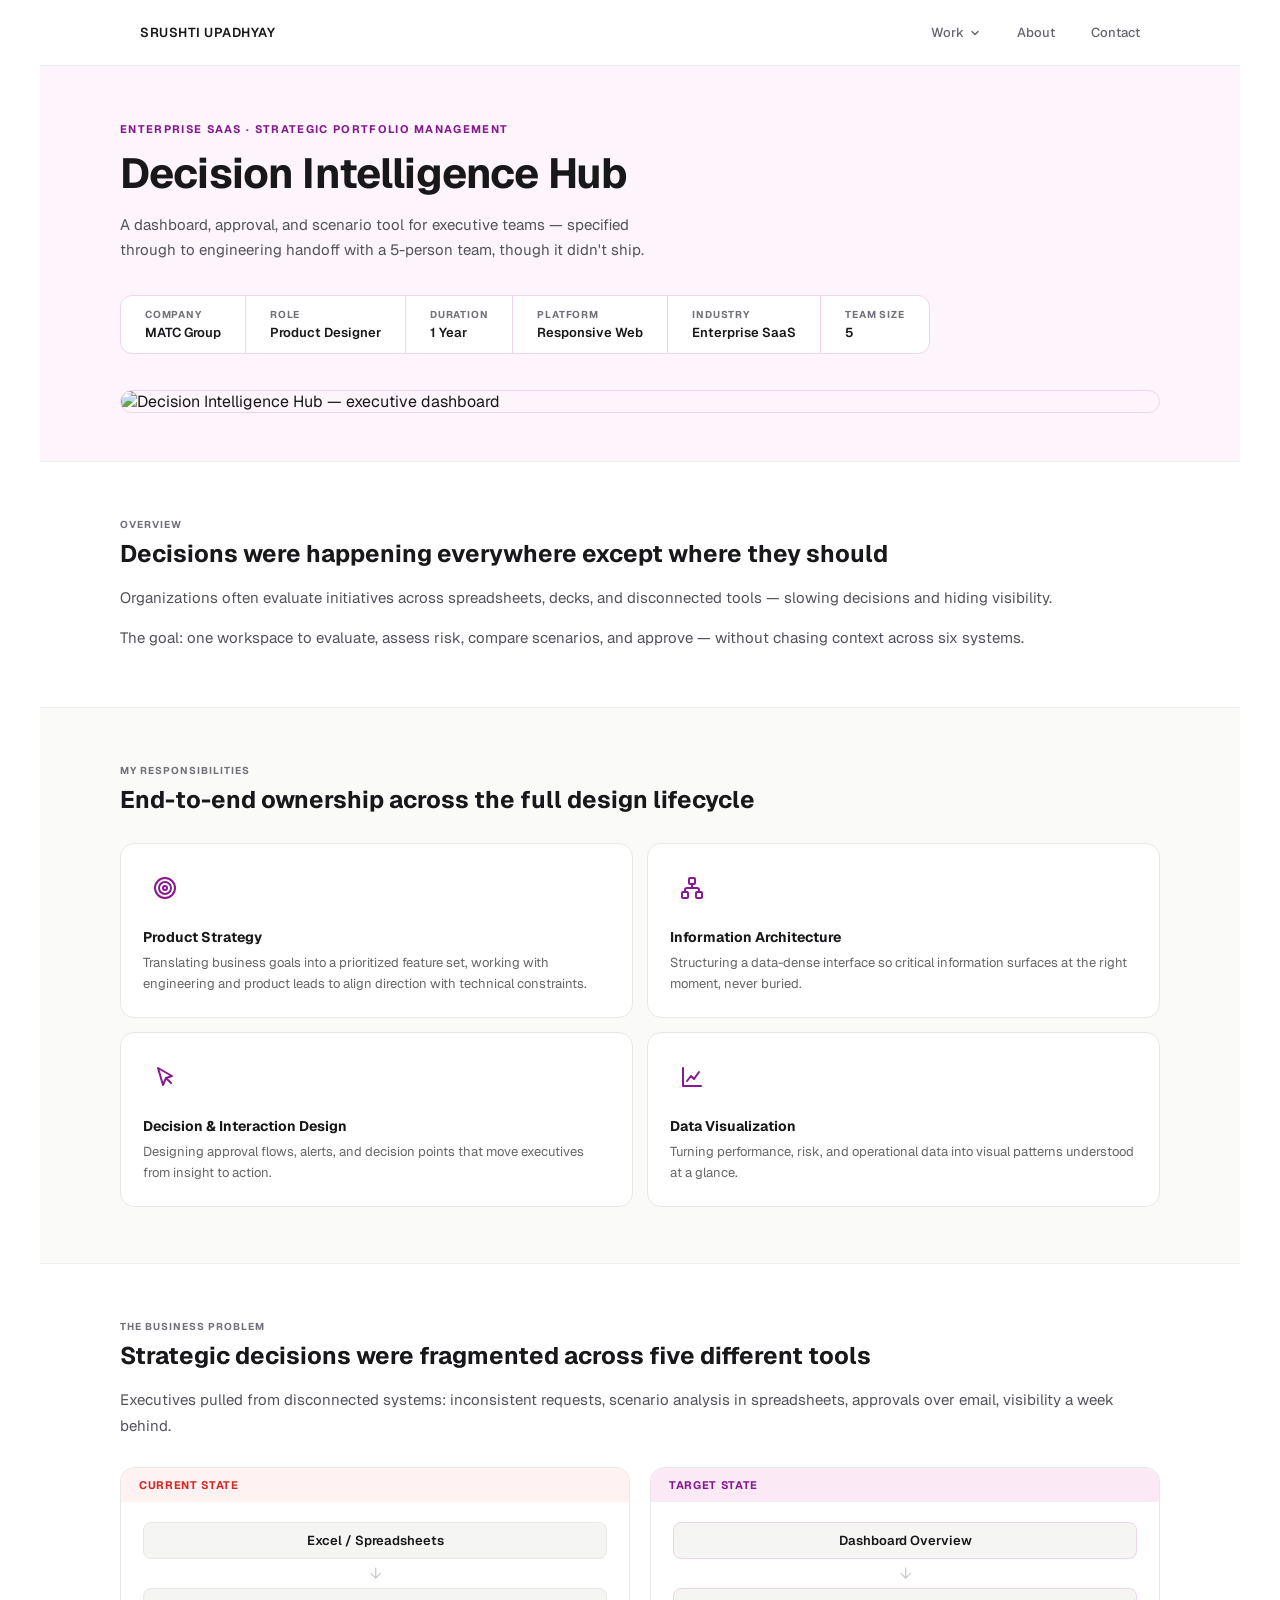
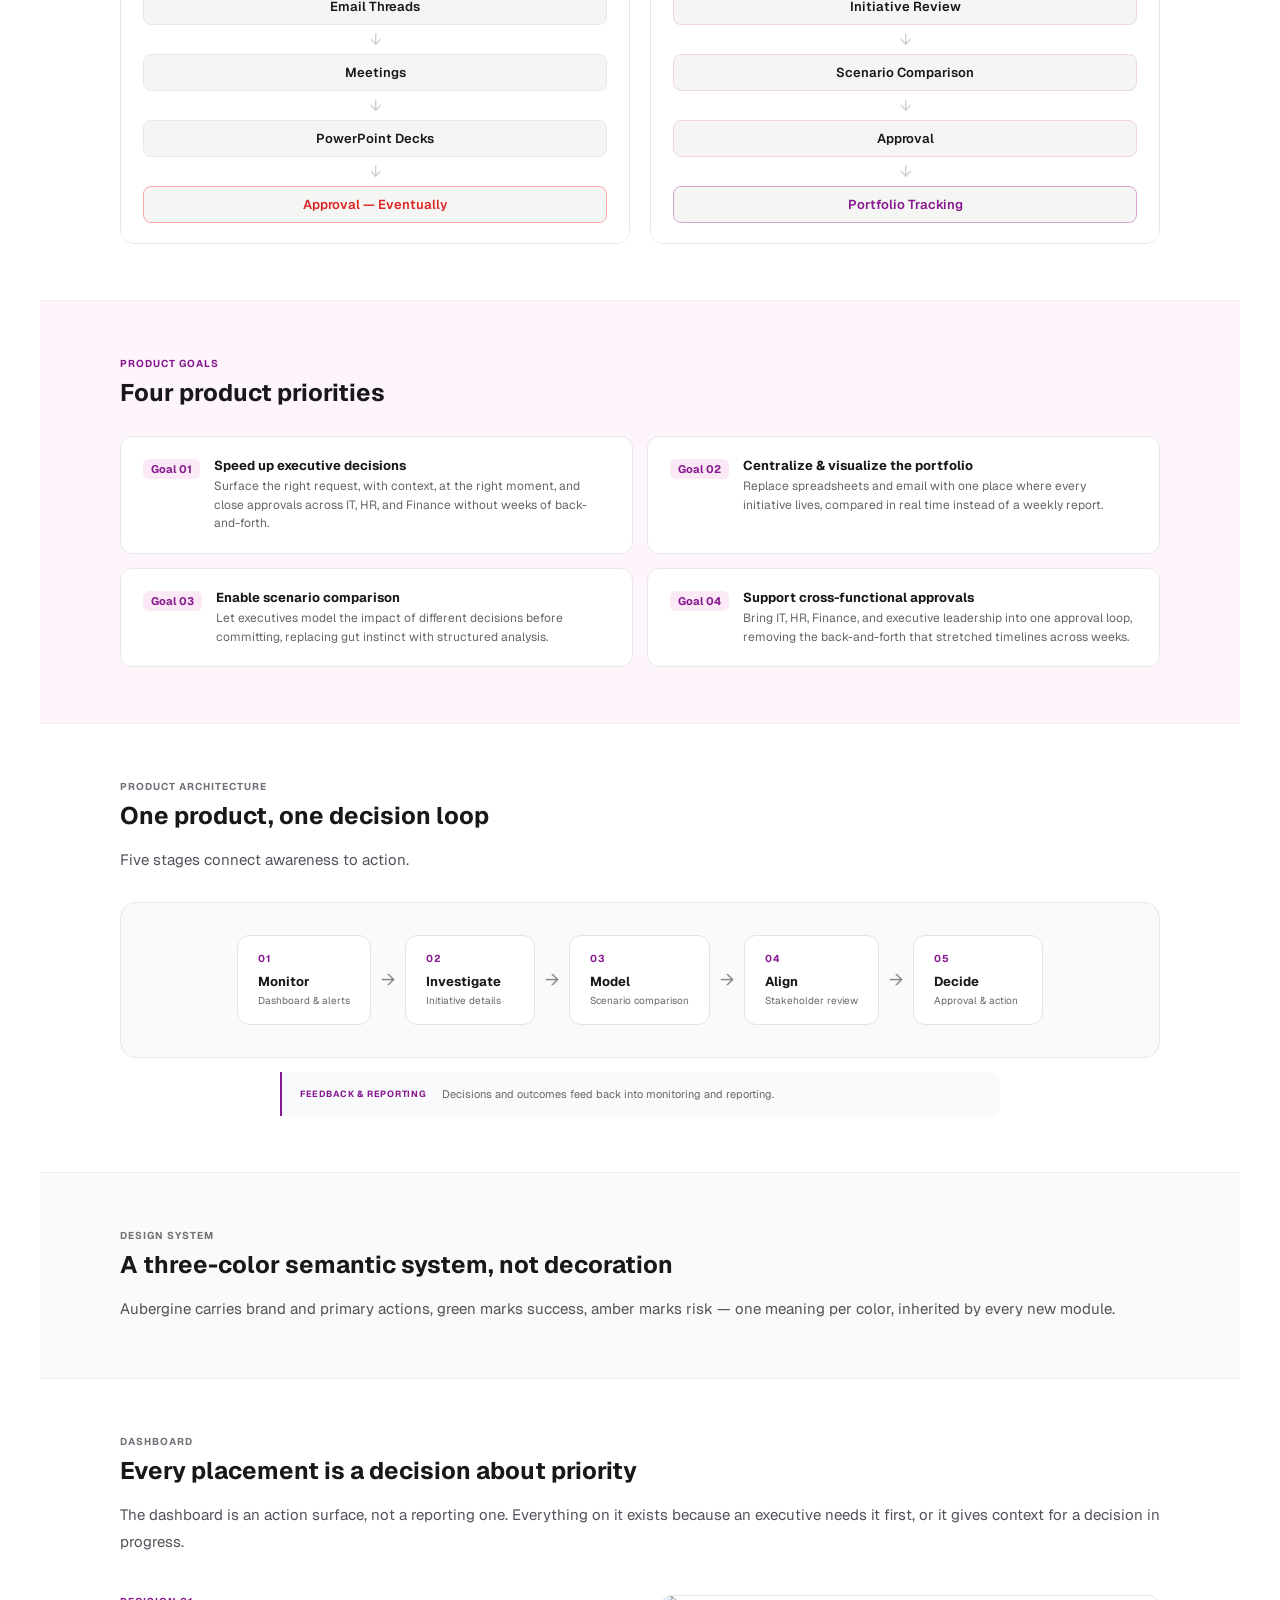
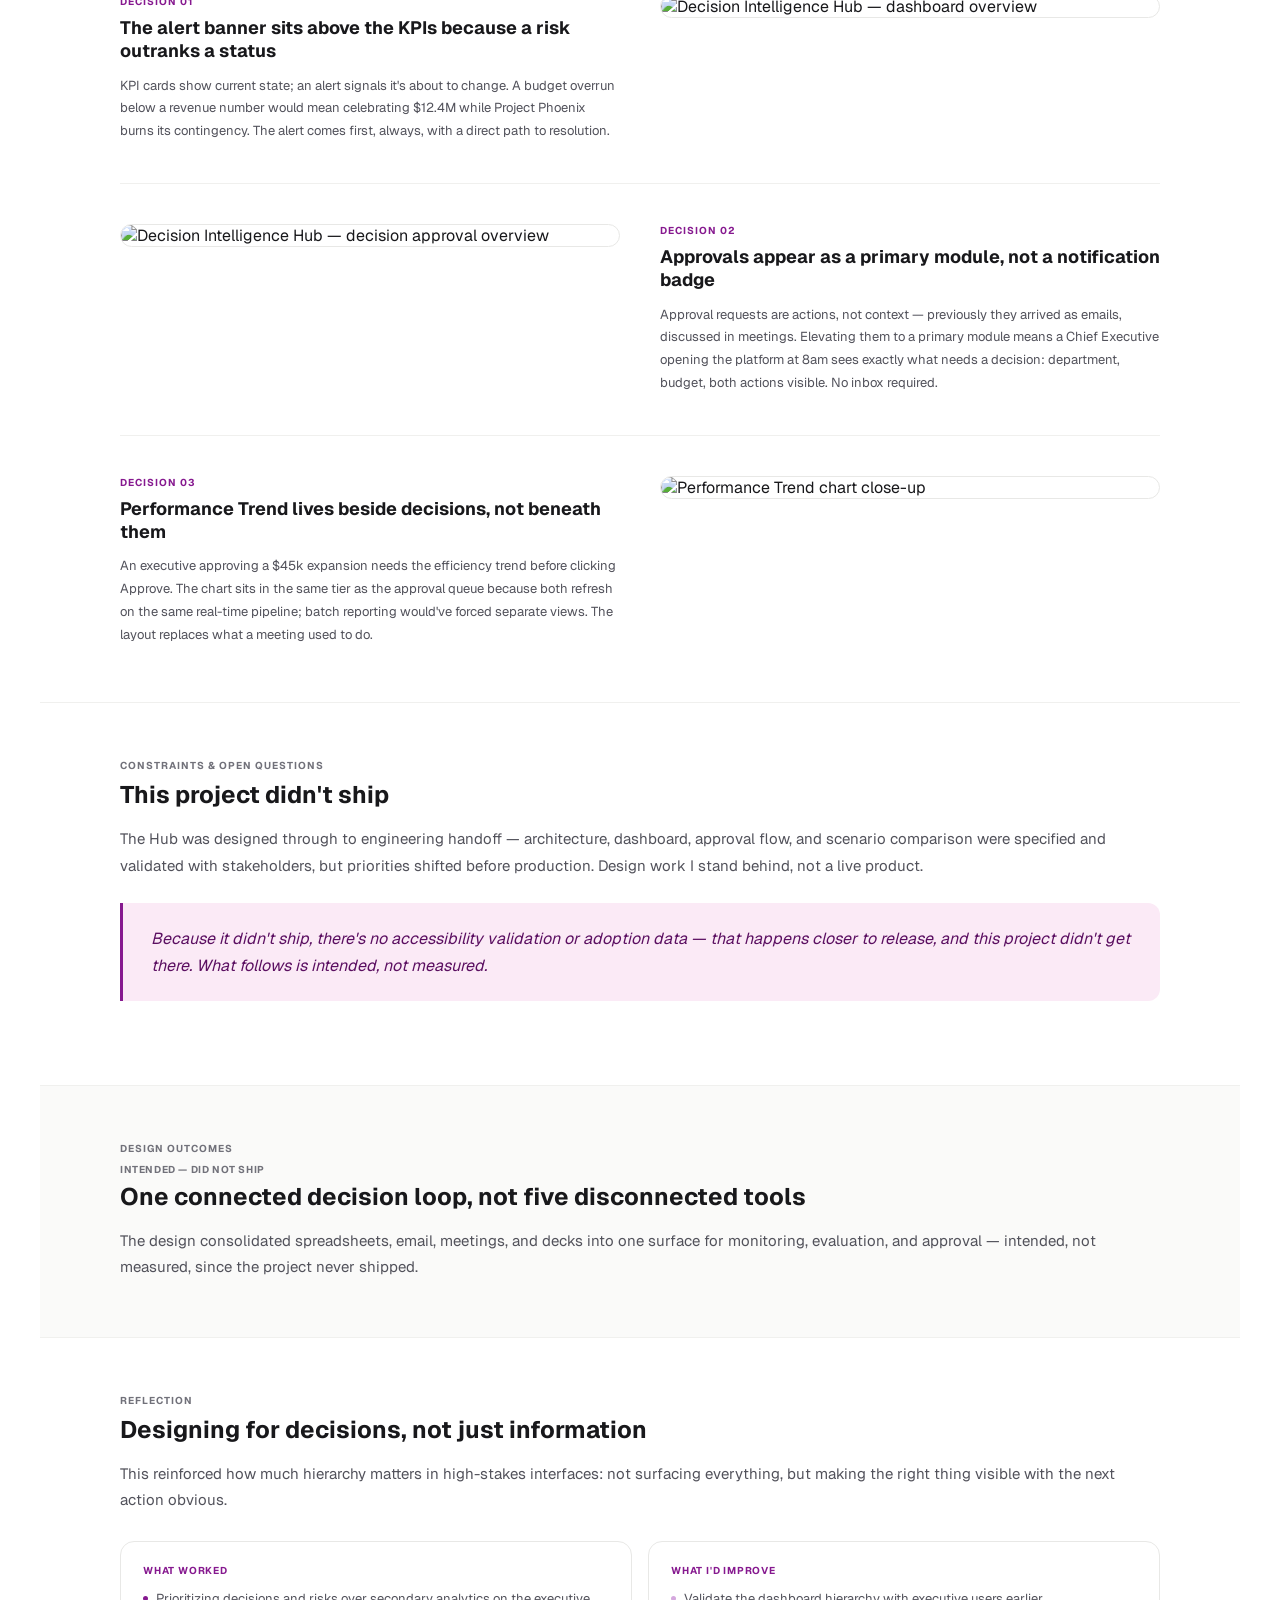
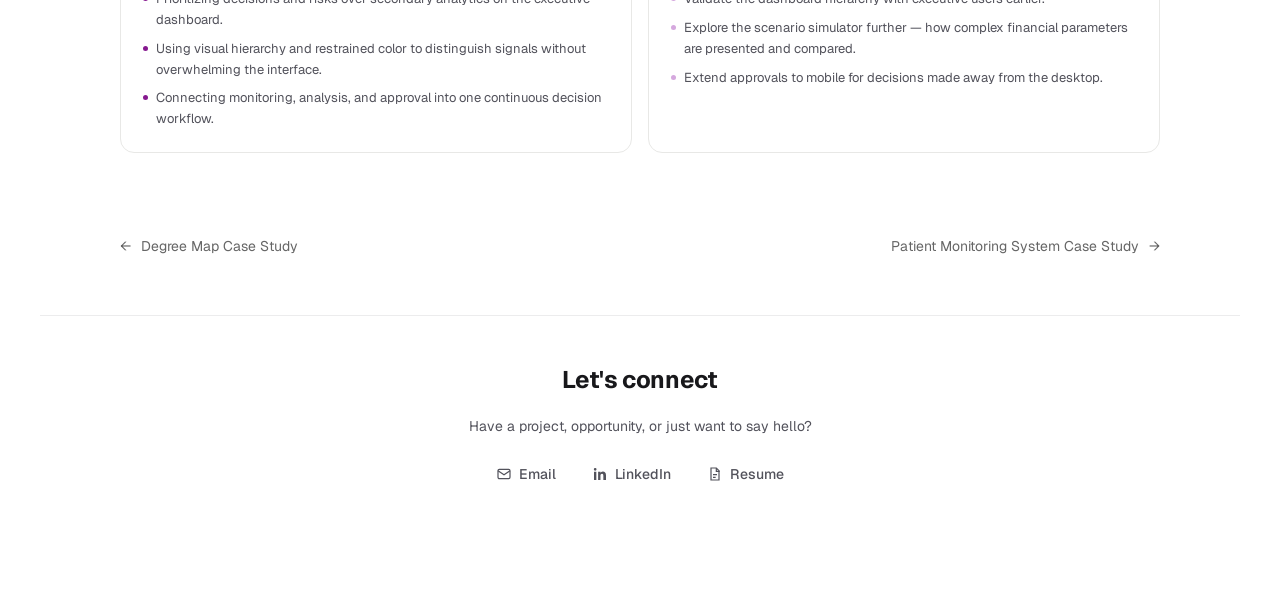
==== commit dff43bed: "Update decision-hub.html" ====
--- a/decision-hub.html
+++ b/decision-hub.html
@@ -11,6 +11,9 @@
 <link rel="stylesheet" href="portfolio-common.css">
 </head>
 <script>
+  document.addEventListener('contextmenu', (e) => {
+  if (e.target.tagName === 'IMG') e.preventDefault();
+});
   document.addEventListener('DOMContentLoaded', function () {
   
     const emailButton = document.querySelector('.connect-email');
@@ -127,13 +130,13 @@
 <!-- HERO -->
 <div class="hero">
   <div class="hero-eyebrow">Enterprise SaaS · Strategic Portfolio Management</div>
-  <div class="hero-title">Decision Intelligence Hub: One workspace instead of five disconnected tools</div>
+  <div class="hero-title">Decision Intelligence Hub</div>
   <div class="hero-sub">A dashboard, approval, and scenario tool for executive teams — specified through to
     engineering handoff with a 5-person team, though it didn't ship.</div>
   <div class="hero-meta">
     <div class="hmi"><div class="hml">Company</div><div class="hmv">MATC Group</div></div>
     <div class="hmi"><div class="hml">Role</div><div class="hmv">Product Designer</div></div>
-    <div class="hmi"><div class="hml">Timeline</div><div class="hmv">12 Months</div></div>
+    <div class="hmi"><div class="hml">Duration</div><div class="hmv">1 Year</div></div>
     <div class="hmi"><div class="hml">Platform</div><div class="hmv">Responsive Web</div></div>
     <div class="hmi"><div class="hml">Industry</div><div class="hmv">Enterprise SaaS</div></div>
     <div class="hmi"><div class="hml">Team Size</div><div class="hmv">5</div></div>
--- a/portfolio-common.css
+++ b/portfolio-common.css
@@ -31,6 +31,11 @@
     *, *::before, *::after { animation-duration: 0.01ms !important; transition-duration: 0.01ms !important }
   }
 
+img {
+  pointer-events: none;
+  user-select: none;
+  -webkit-user-drag: none;
+}
   .page {
     font-family: 'Geist', system-ui, sans-serif;
     background: #fff;
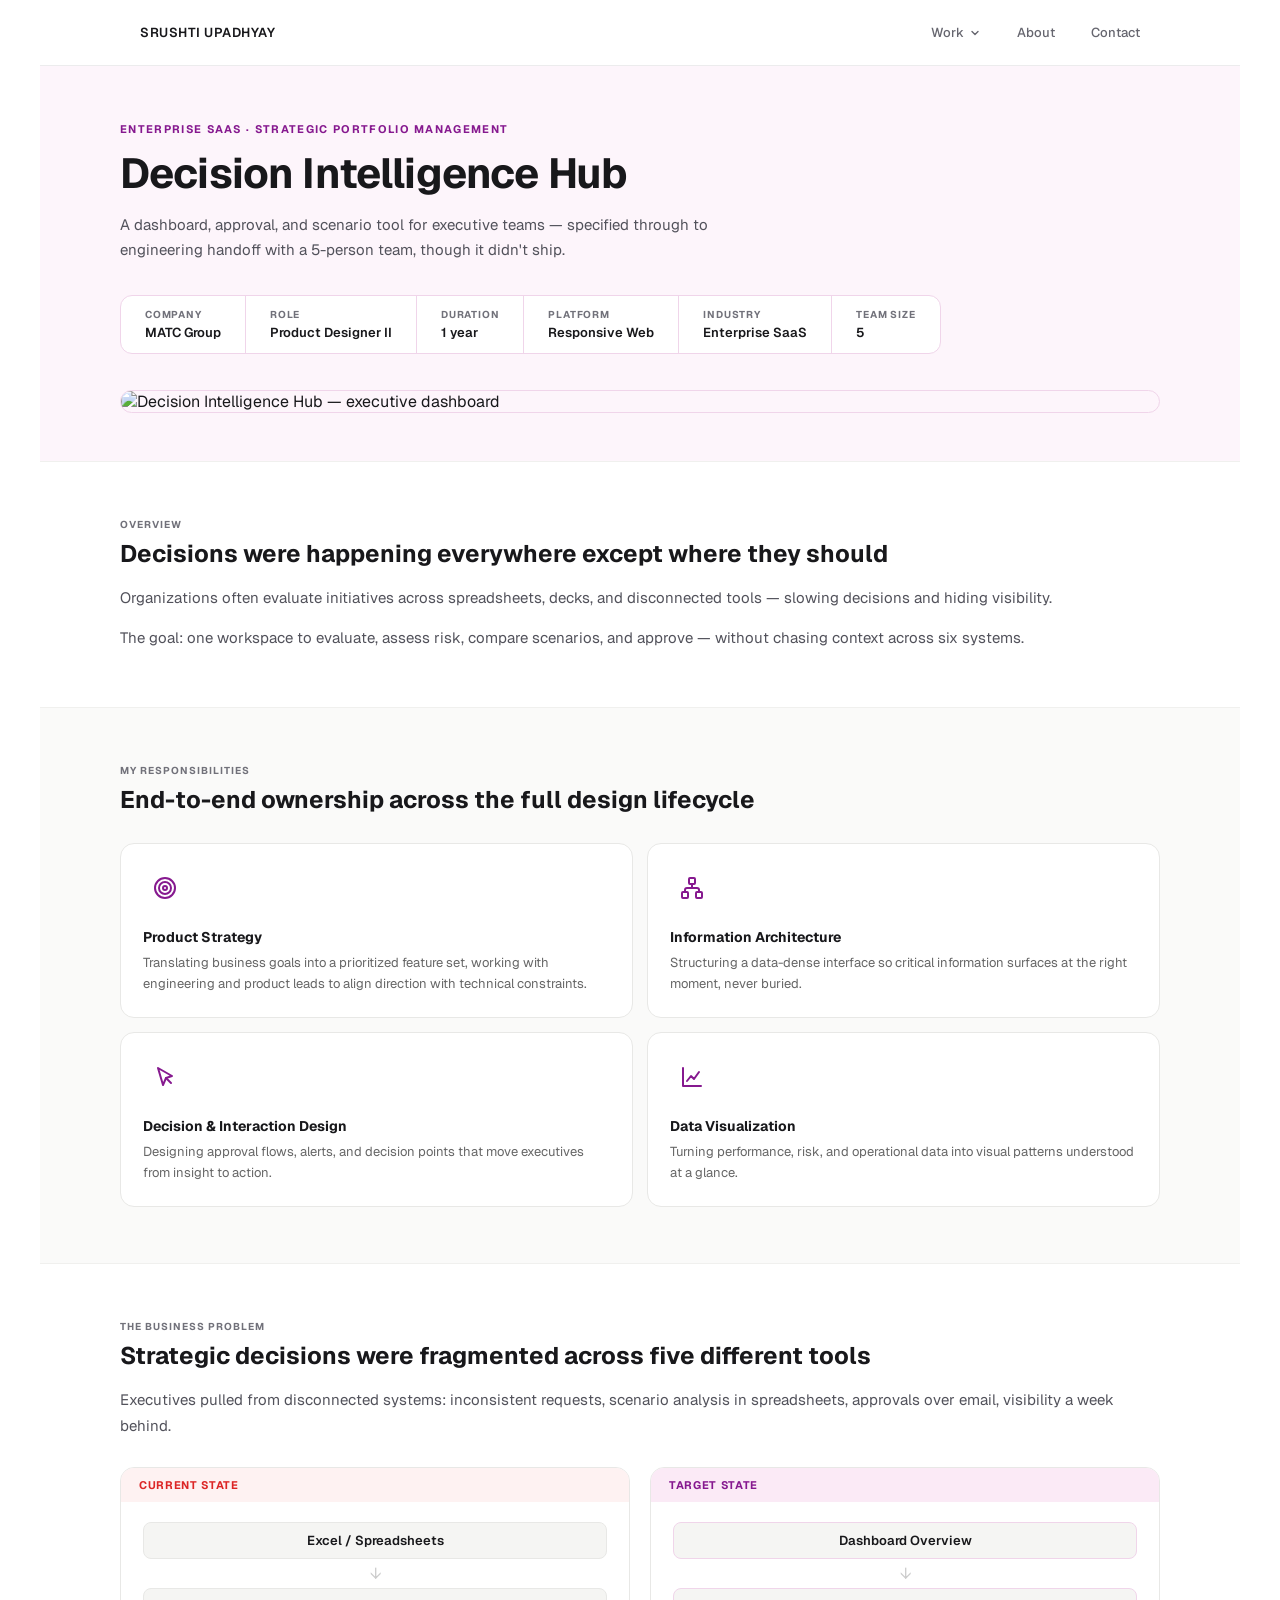
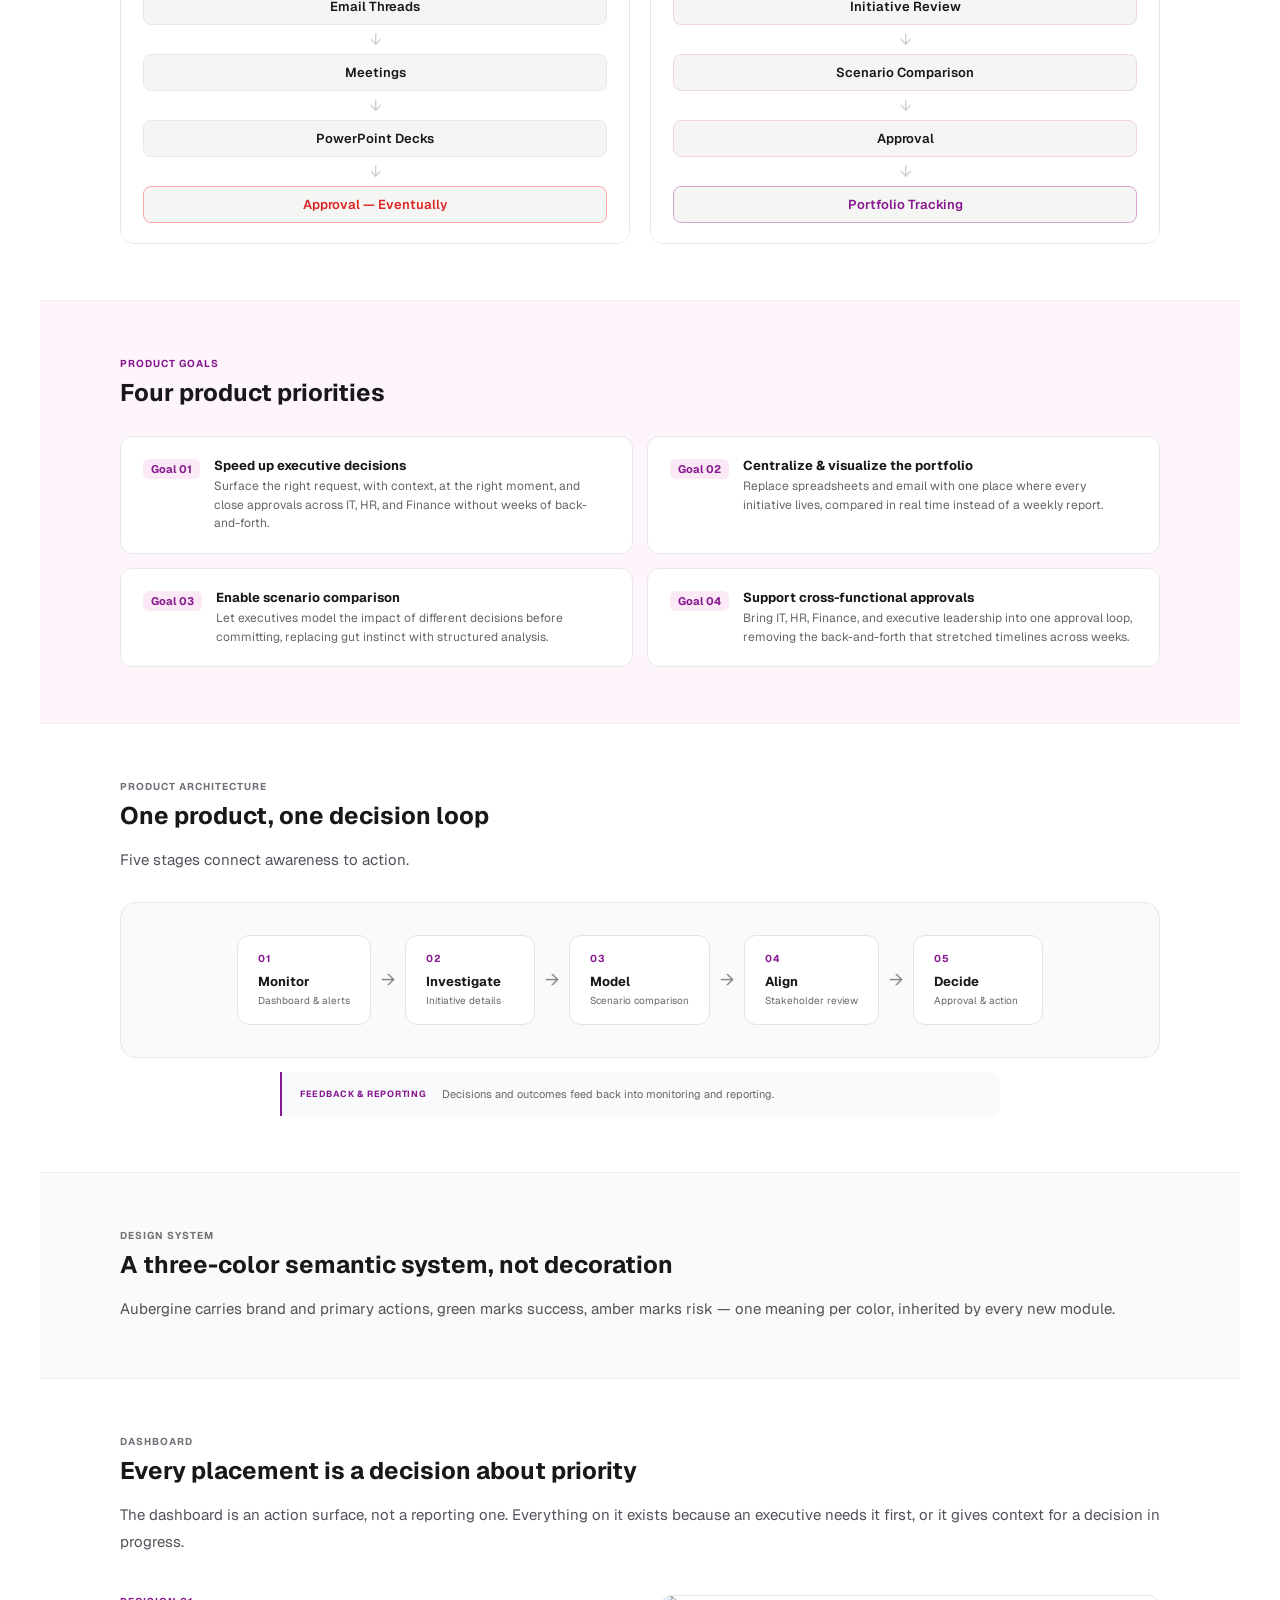
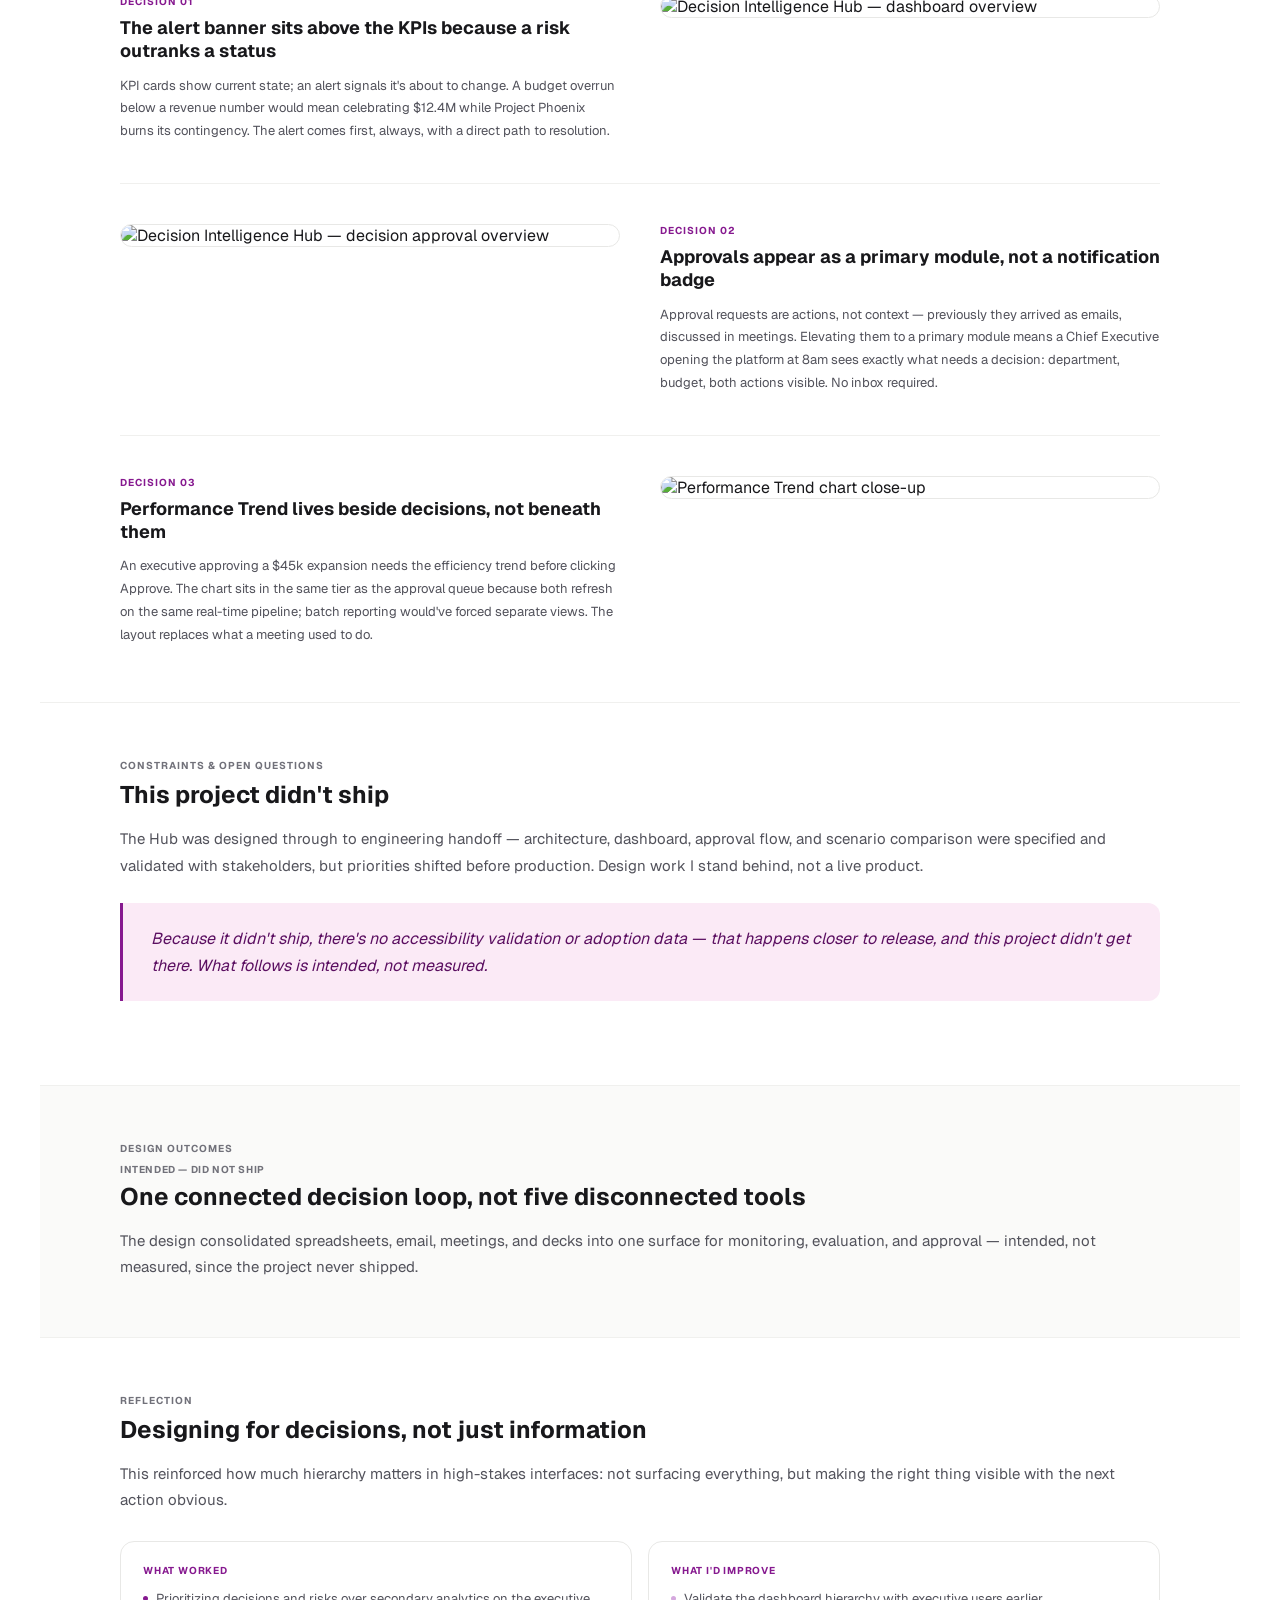
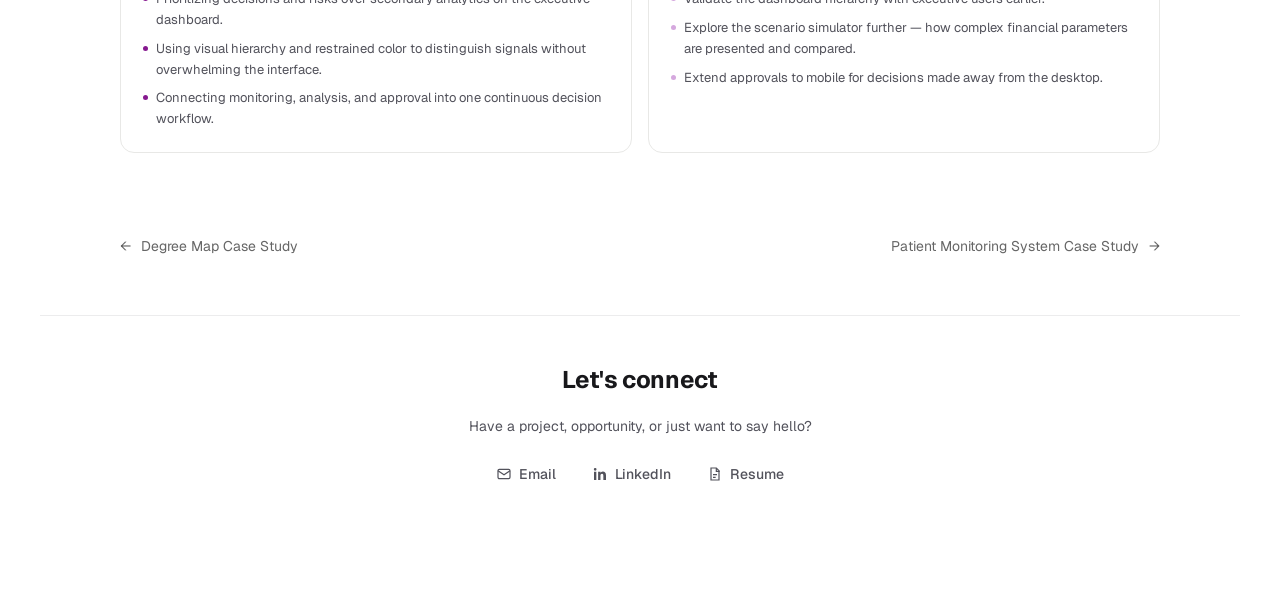
==== commit ae94bb18: "Update decision-hub.html" ====
--- a/decision-hub.html
+++ b/decision-hub.html
@@ -135,8 +135,8 @@
     engineering handoff with a 5-person team, though it didn't ship.</div>
   <div class="hero-meta">
     <div class="hmi"><div class="hml">Company</div><div class="hmv">MATC Group</div></div>
-    <div class="hmi"><div class="hml">Role</div><div class="hmv">Product Designer</div></div>
-    <div class="hmi"><div class="hml">Duration</div><div class="hmv">1 Year</div></div>
+    <div class="hmi"><div class="hml">Role</div><div class="hmv">Product Designer II</div></div>
+    <div class="hmi"><div class="hml">Duration</div><div class="hmv">1 year</div></div>
     <div class="hmi"><div class="hml">Platform</div><div class="hmv">Responsive Web</div></div>
     <div class="hmi"><div class="hml">Industry</div><div class="hmv">Enterprise SaaS</div></div>
     <div class="hmi"><div class="hml">Team Size</div><div class="hmv">5</div></div>
--- a/portfolio-common.css
+++ b/portfolio-common.css
@@ -135,7 +135,7 @@
     font-size: 15px;
     color: #52525b;
     line-height: 1.65;
-    max-width: 560px;
+    max-width: 600px;
     margin-bottom: 32px
   }
 
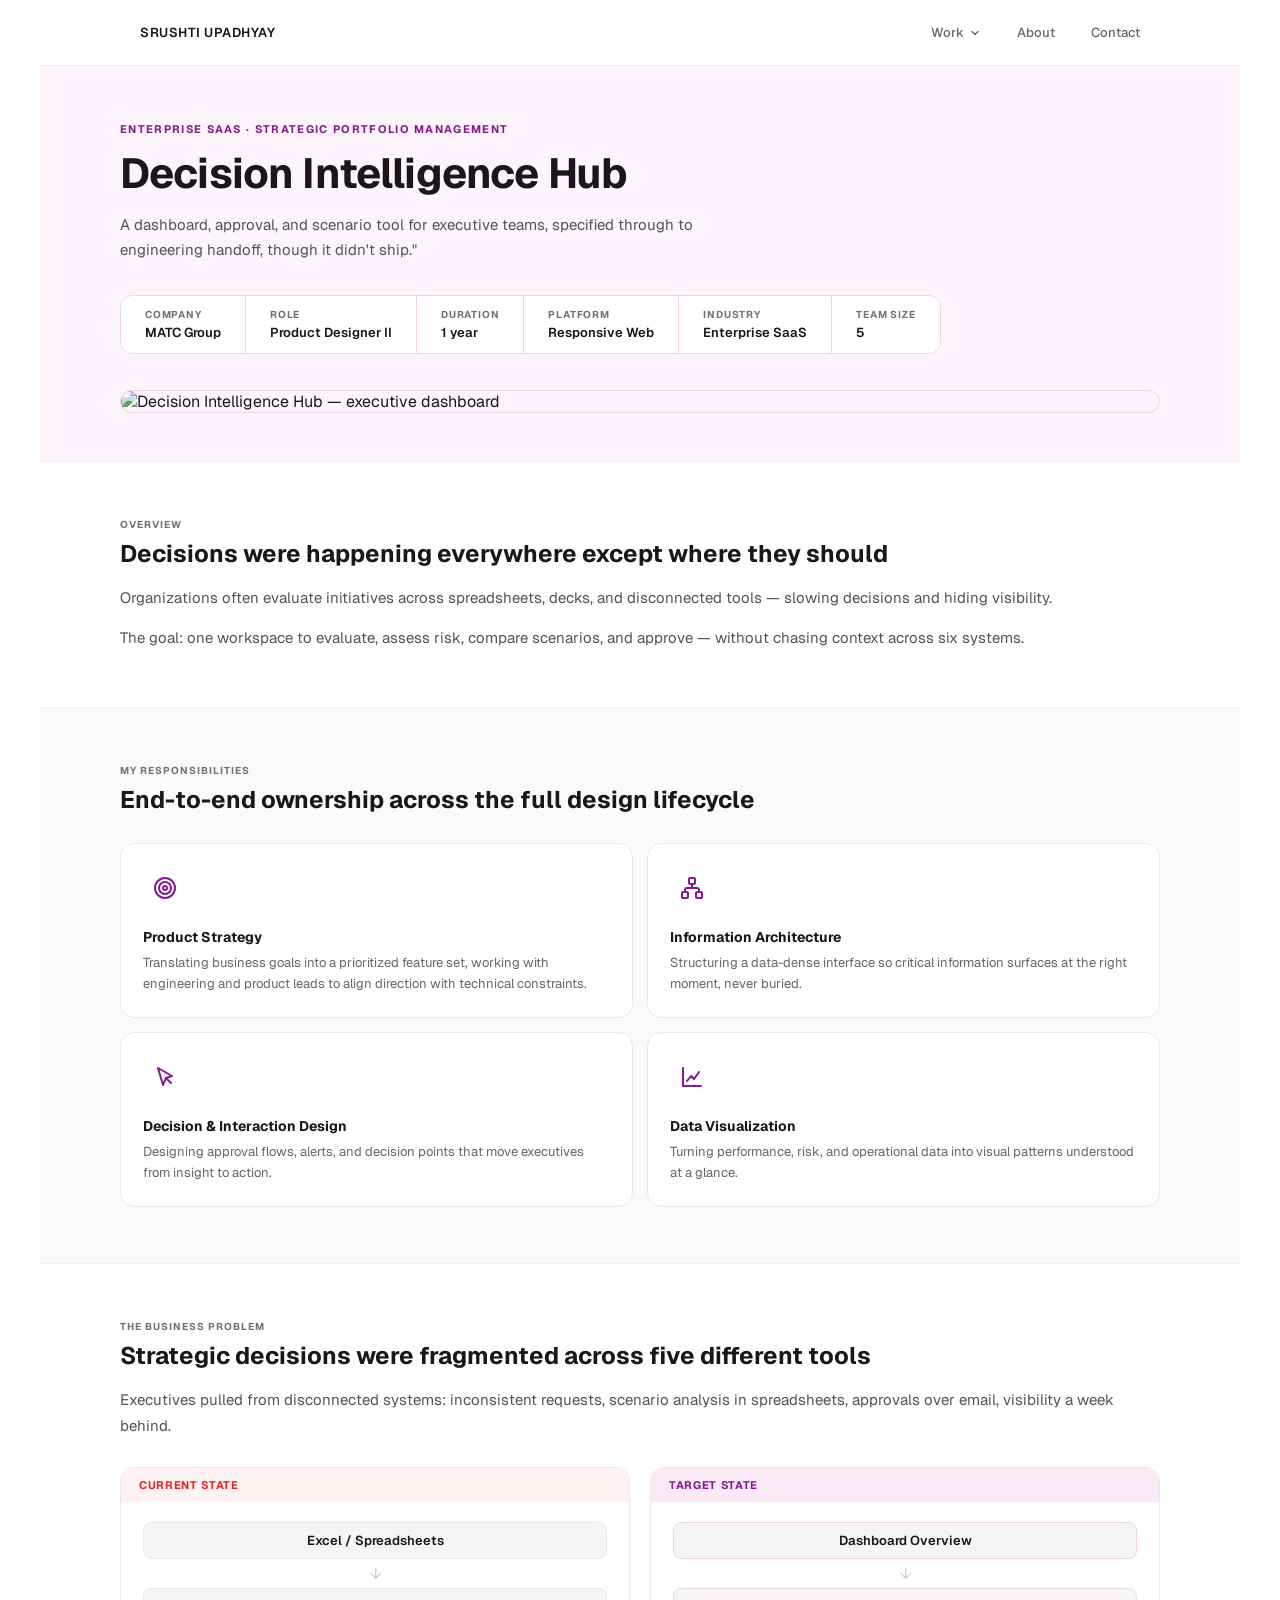
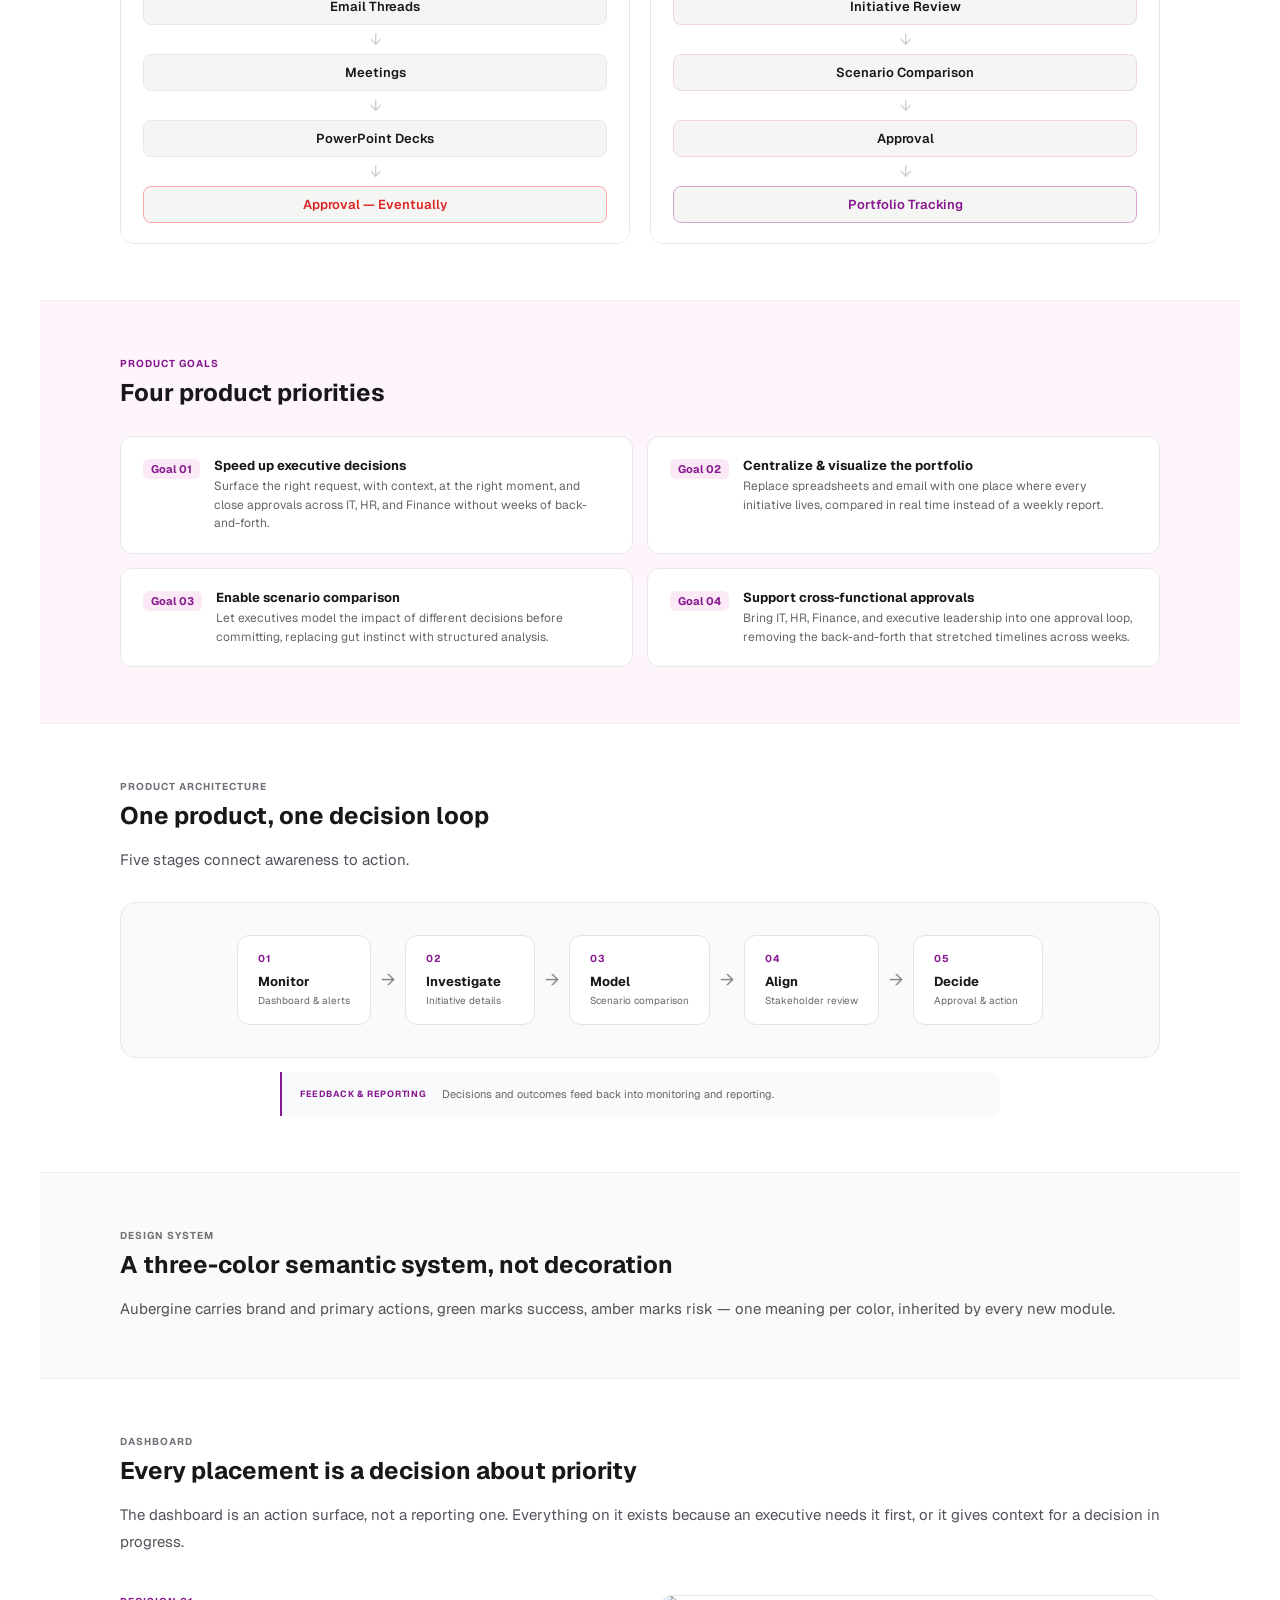
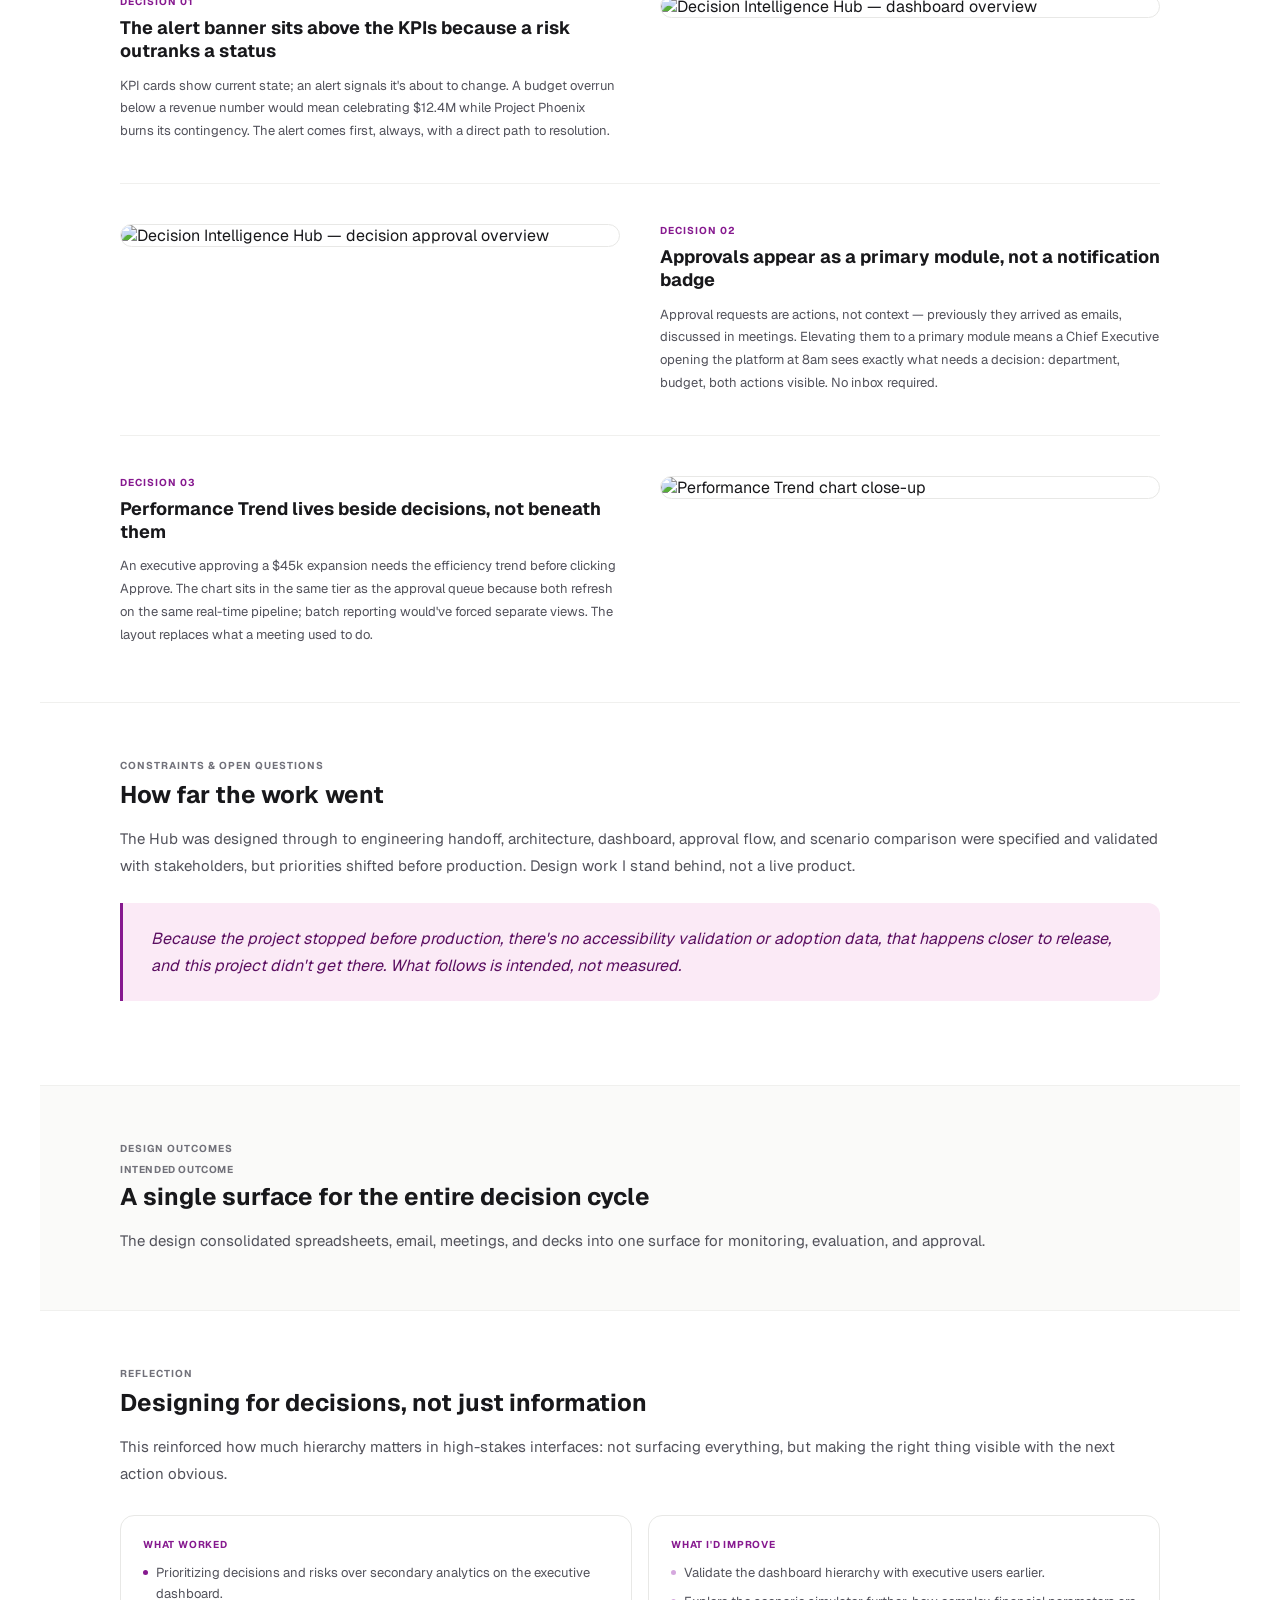
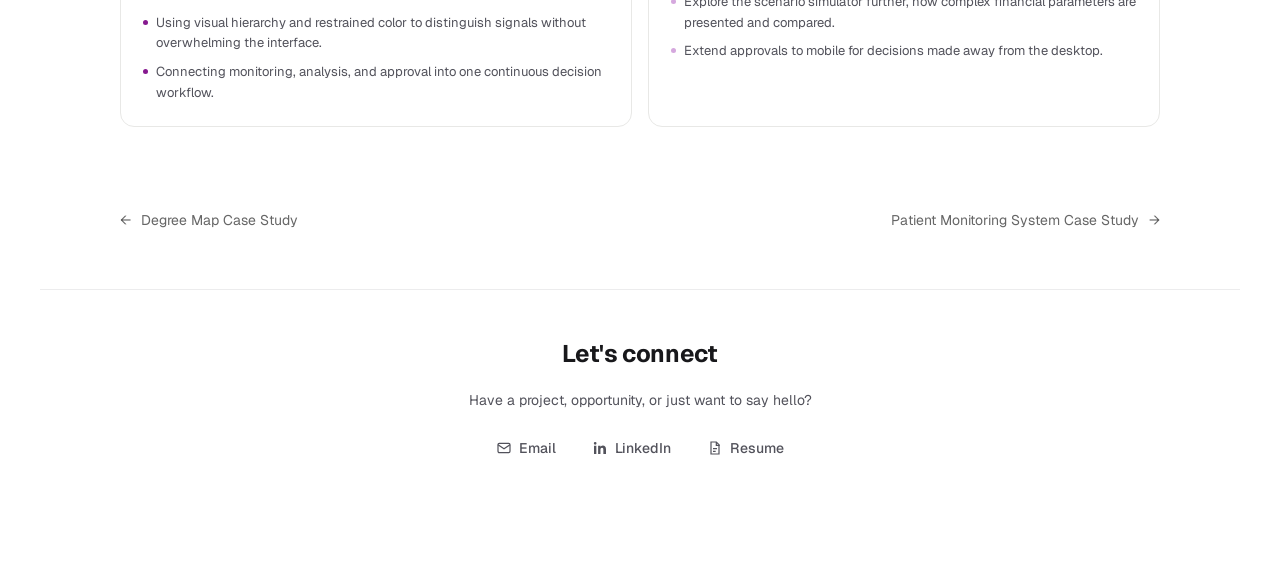
==== commit f428b577: "Update decision-hub.html" ====
--- a/decision-hub.html
+++ b/decision-hub.html
@@ -131,8 +131,7 @@
 <div class="hero">
   <div class="hero-eyebrow">Enterprise SaaS · Strategic Portfolio Management</div>
   <div class="hero-title">Decision Intelligence Hub</div>
-  <div class="hero-sub">A dashboard, approval, and scenario tool for executive teams — specified through to
-    engineering handoff with a 5-person team, though it didn't ship.</div>
+  <div class="hero-sub">A dashboard, approval, and scenario tool for executive teams, specified through to engineering handoff, though it didn't ship."</div>
   <div class="hero-meta">
     <div class="hmi"><div class="hml">Company</div><div class="hmv">MATC Group</div></div>
     <div class="hmi"><div class="hml">Role</div><div class="hmv">Product Designer II</div></div>
@@ -462,49 +461,19 @@
 <!-- CONSTRAINTS & OPEN QUESTIONS -->
 <div class="sec">
   <div class="eyebrow">Constraints &amp; Open Questions</div>
-  <div class="sec-title">This project didn't ship</div>
-  <div class="body">The Hub was designed through to engineering handoff — architecture, dashboard, approval flow, and scenario comparison were specified and validated with stakeholders, but priorities shifted before production. Design work I stand behind, not a live product.</div>
+  <div class="sec-title">How far the work went</div>
+  <div class="body">The Hub was designed through to engineering handoff, architecture, dashboard, approval flow, and scenario comparison were specified and validated with stakeholders, but priorities shifted before production. Design work I stand behind, not a live product.</div>
   <div class="pullquote mt24">
-    <div class="pullquote-text">Because it didn't ship, there's no accessibility validation or adoption data — that happens closer to release, and this project didn't get there. What follows is intended, not measured.</div>
+    <div class="pullquote-text">Because the project stopped before production, there's no accessibility validation or adoption data, that happens closer to release, and this project didn't get there. What follows is intended, not measured.</div>
   </div>
 </div>
 
 <!-- OUTCOMES -->
 <div class="sec sec-bg">
   <div class="eyebrow">Design outcomes</div>
-  <div style="font-size:10px;font-weight:700;color:#71717a;letter-spacing:.06em;text-transform:uppercase;margin-bottom:6px">Intended — did not ship</div>
-  <div class="sec-title">One connected decision loop, not five disconnected tools</div>
- <!-- <div class="body">From fragmented information to a connected decision workflow.</div>-->
-  <!--<div class="impact-cards">
-    <div class="impact-card">
-      <div class="impact-icon"></div>
-      <div class="impact-title">Scalable enterprise design language</div>
-      <div class="impact-body">A dark-theme component system built for data density and executive-level scanning — designed so any new module added to the platform inherits the same visual logic without redesign.</div>
-    </div>
-    <div class="impact-card">
-      <div class="impact-icon"></div>
-      <div class="impact-title">Reusable interaction patterns</div>
-      <div class="impact-body">Approval flows, alert hierarchies, scenario comparison layouts, and KPI card states — all documented as patterns engineering can extend, not one-off screens that require a designer to interpret.</div>
-    </div>
-    <div class="impact-card">
-      <div class="impact-icon"></div>
-      <div class="impact-title">Simplified high-density workflows</div>
-      <div class="impact-body">An executive interface that reduces a five-tool workflow to one — without simplifying the underlying complexity or hiding the data leadership actually needs to make high-stakes decisions.</div>
-    </div>
-  </div>-->
-  <!--<section class="impact-section">
-    <div class="section-label">OUTCOMES</div>
-  
-    <div class="impact-intro">
-      <h2>From fragmented information to a connected decision workflow.</h2>
-      <p>
-        The redesigned experience brought the information, context, and actions
-        executives need into one connected workflow.
-      </p>
-    </div>-->
-  
-    <div class="body">The design consolidated spreadsheets, email, meetings, and decks into one surface for monitoring, evaluation, and approval — intended, not measured, since the project never shipped.</div>
-  <!--</section>-->
+  <div style="font-size:10px;font-weight:700;color:#71717a;letter-spacing:.06em;text-transform:uppercase;margin-bottom:6px">Intended Outcome</div>
+  <div class="sec-title">A single surface for the entire decision cycle</div>
+    <div class="body">The design consolidated spreadsheets, email, meetings, and decks into one surface for monitoring, evaluation, and approval.</div>
 </div>
 
 
@@ -554,7 +523,7 @@
 
       <div class="reflection-item">
         <div class="r-dot improve"></div>
-        Explore the scenario simulator further — how complex financial parameters are presented and compared.
+        Explore the scenario simulator further, how complex financial parameters are presented and compared.
       </div>
 
       <div class="reflection-item">
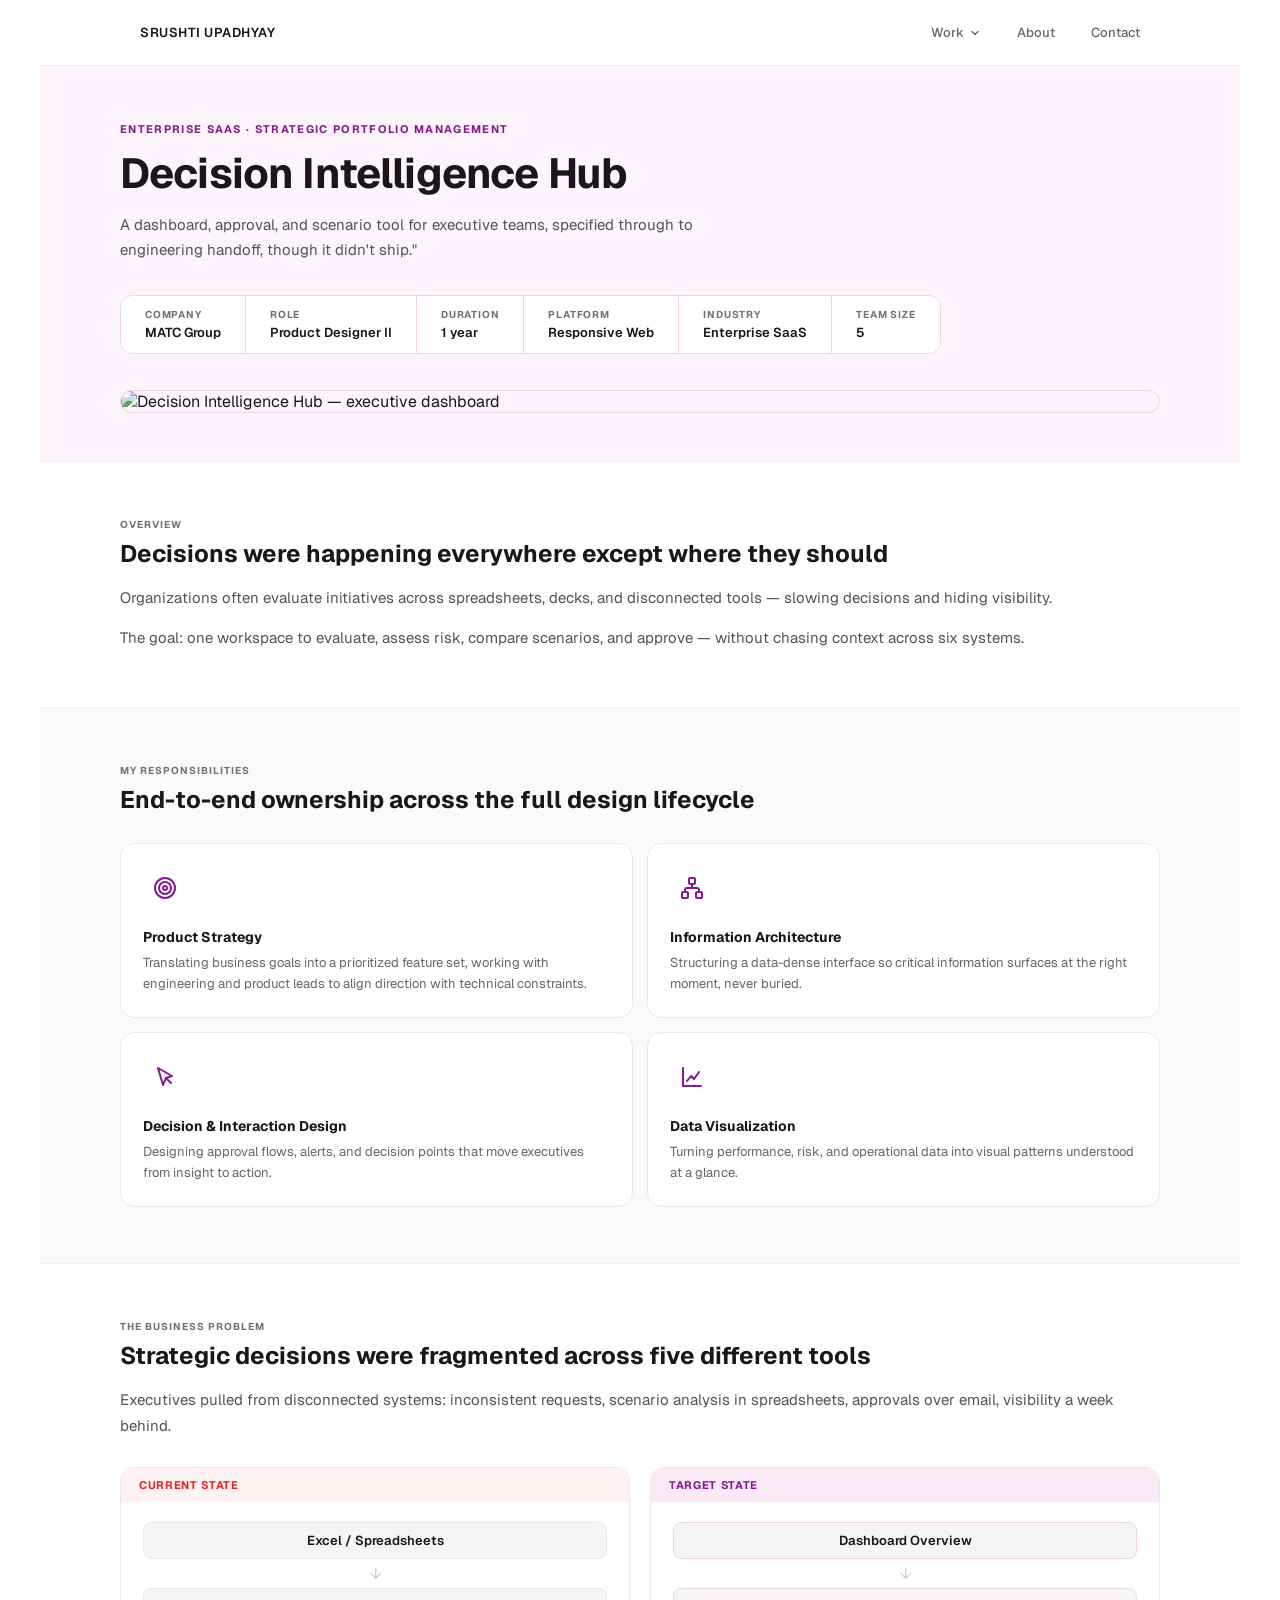
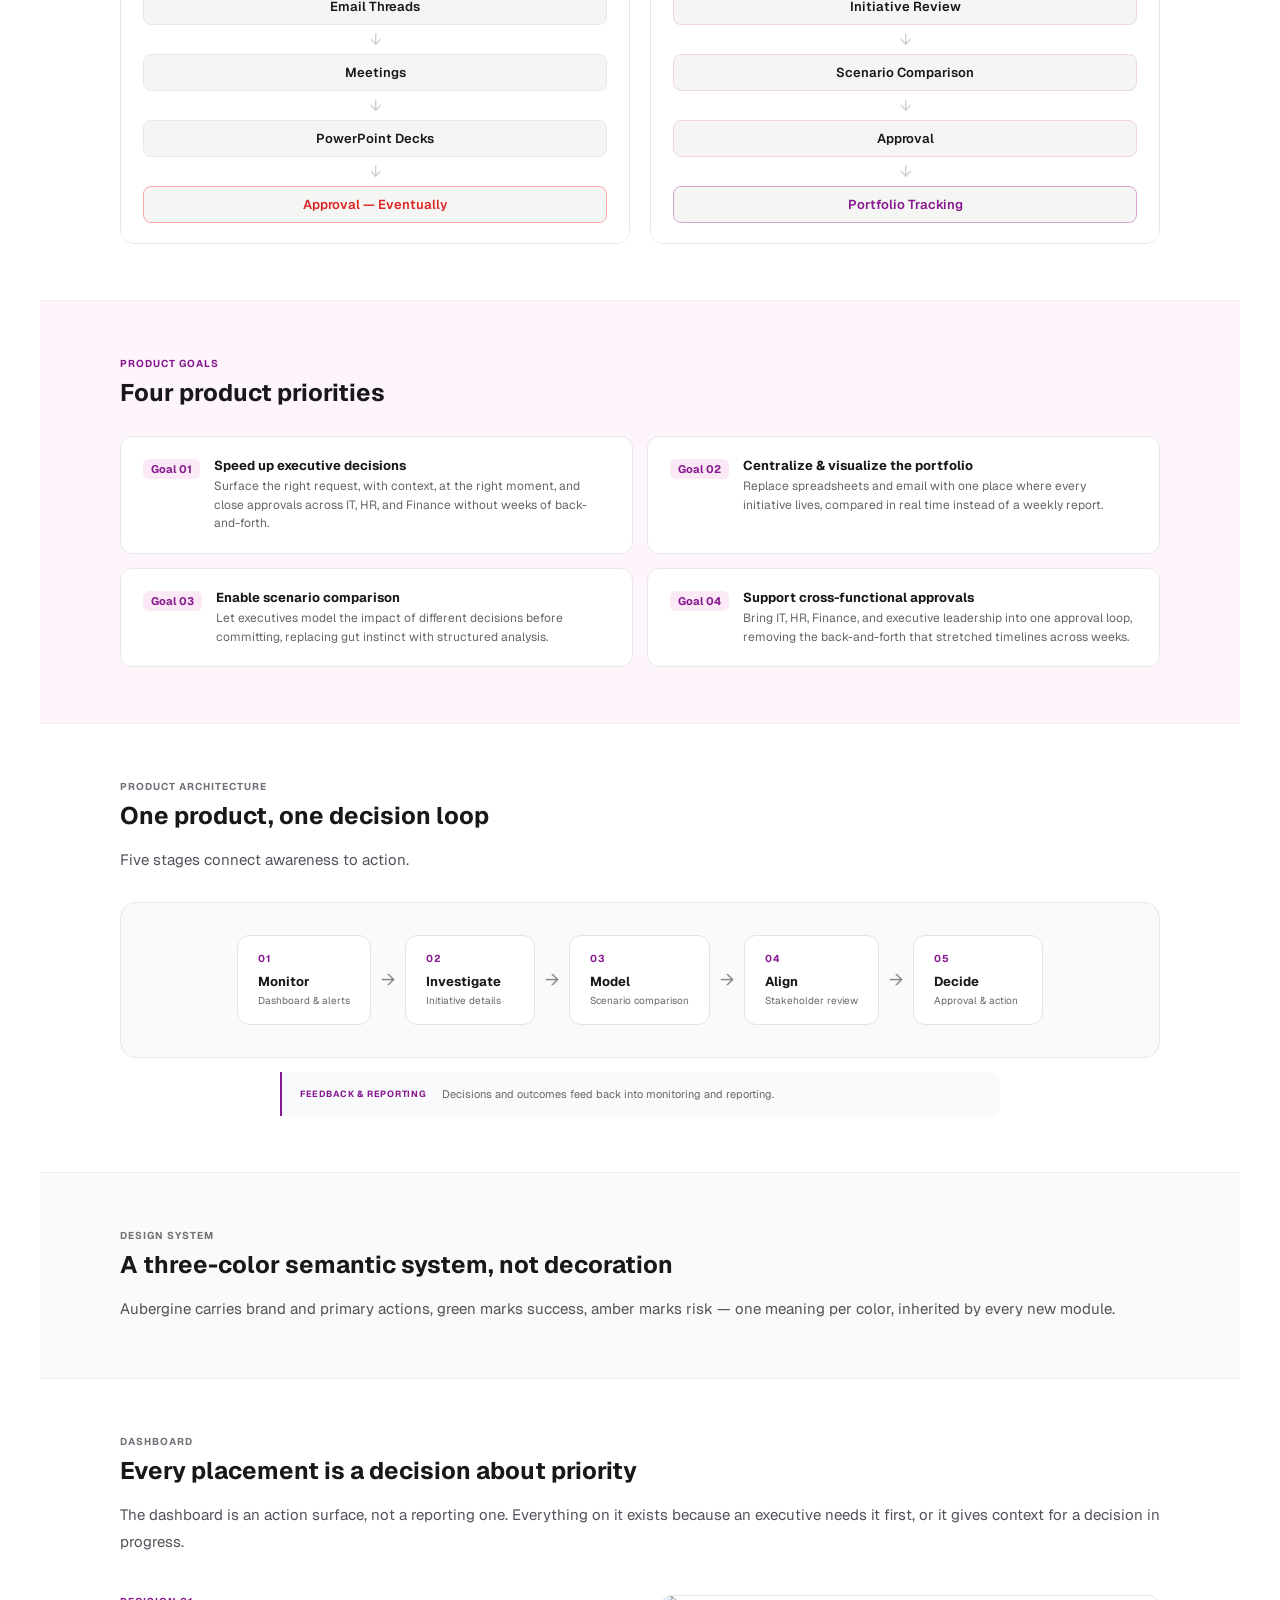
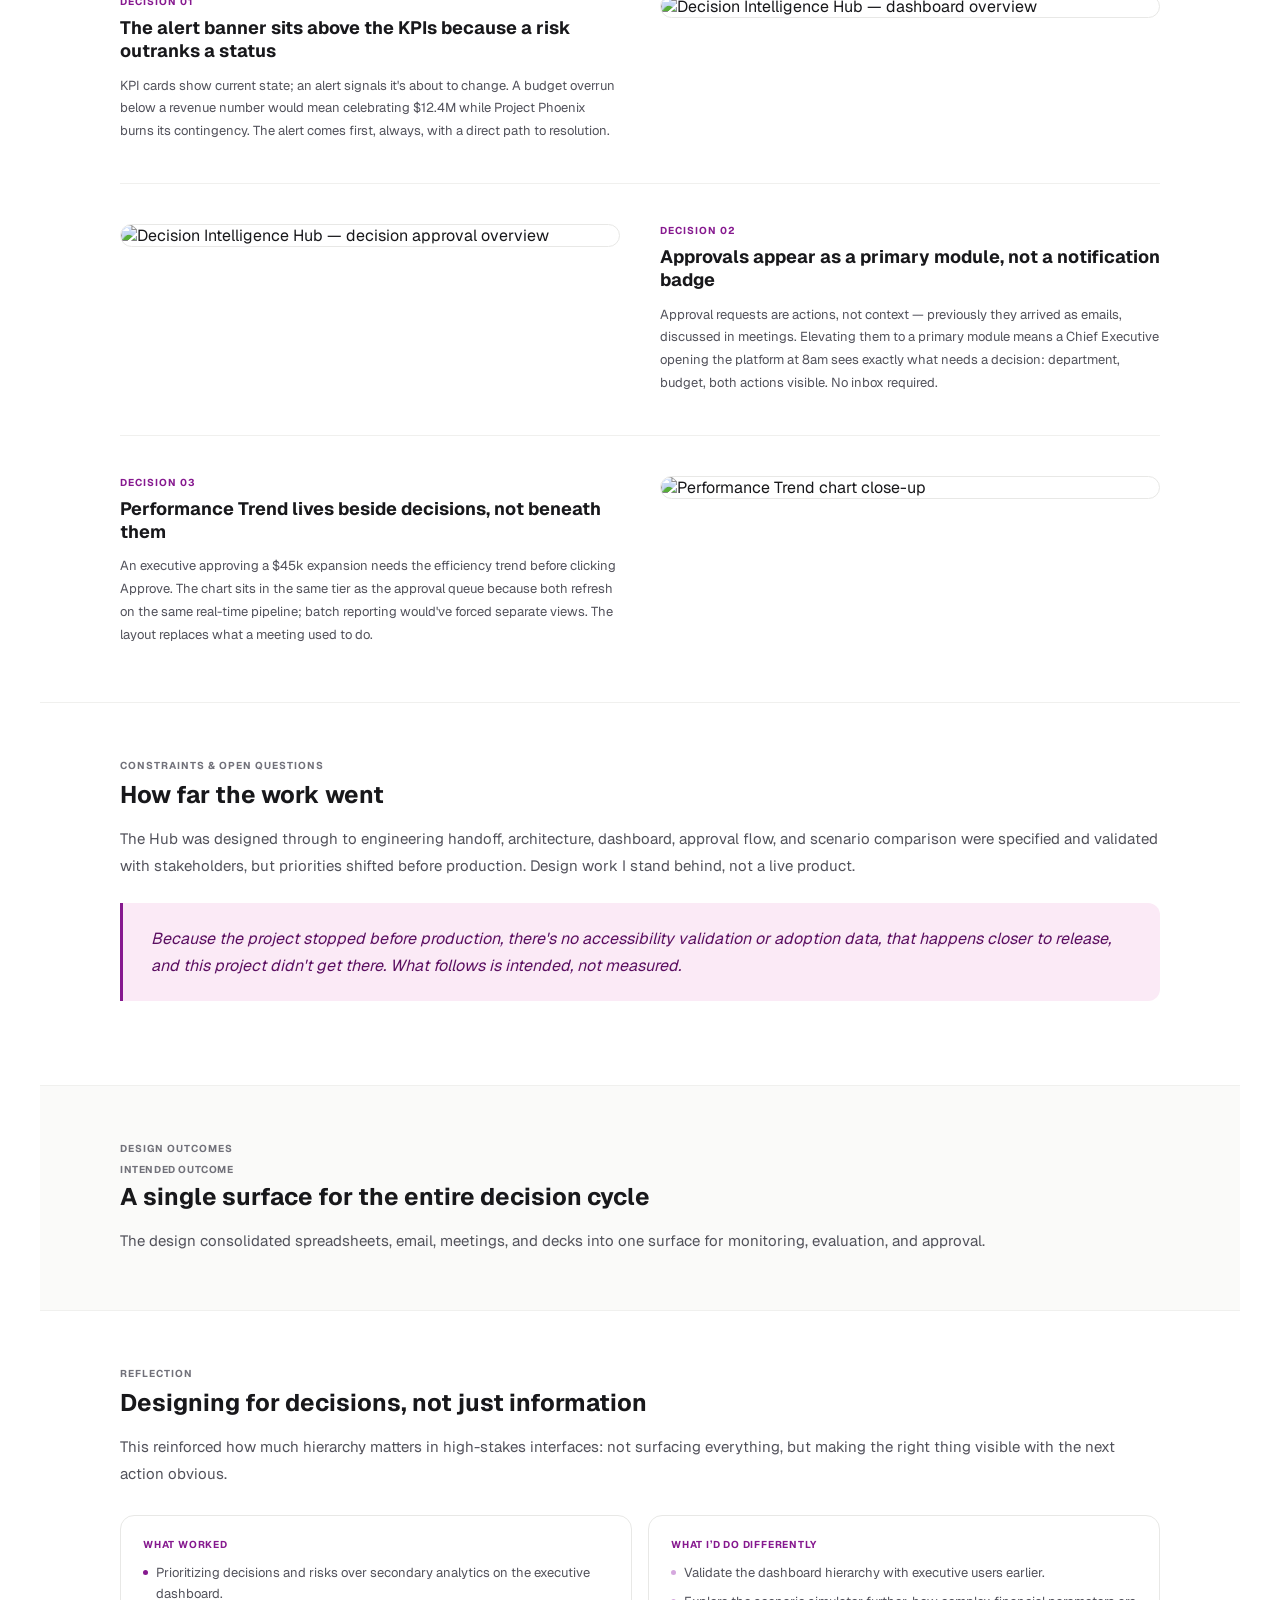
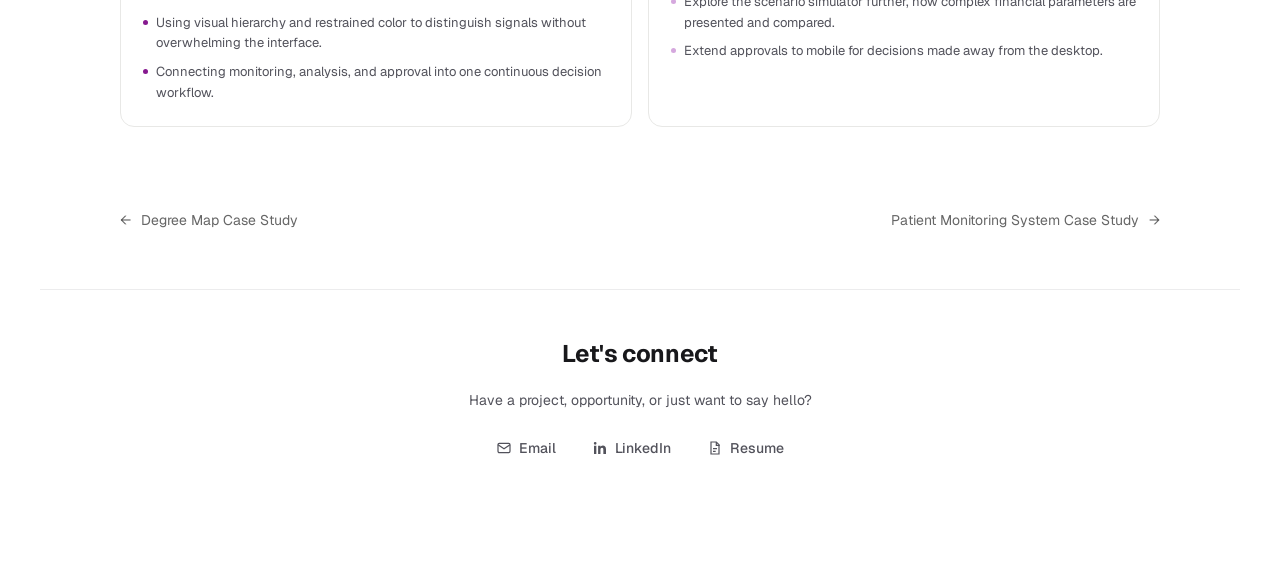
==== commit 8150f6bc: "Update decision-hub.html" ====
--- a/decision-hub.html
+++ b/decision-hub.html
@@ -513,7 +513,7 @@
 
 
   <div class="reflection-card">
-    <div class="reflection-label">What I'd Improve</div>
+    <div class="reflection-label">What I’d Do Differently</div>
 
     <div class="reflection-items">
       <div class="reflection-item">
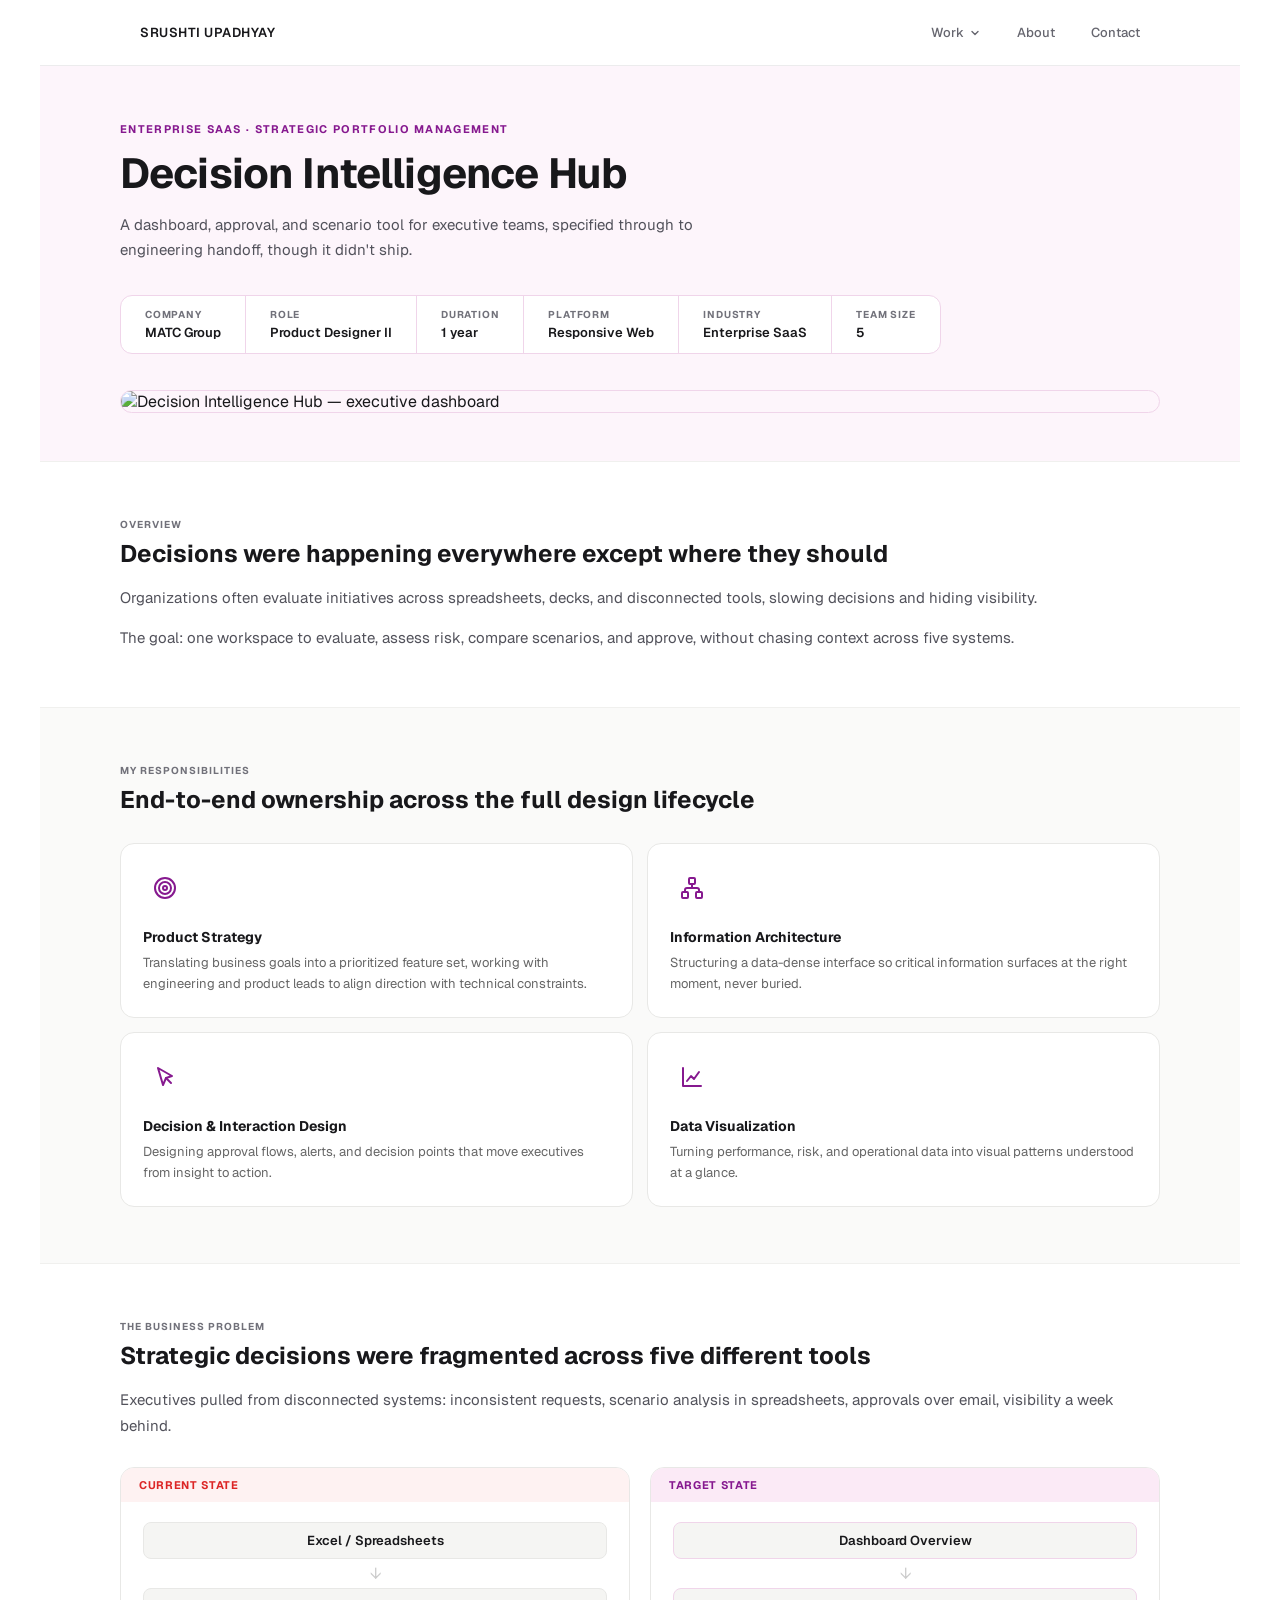
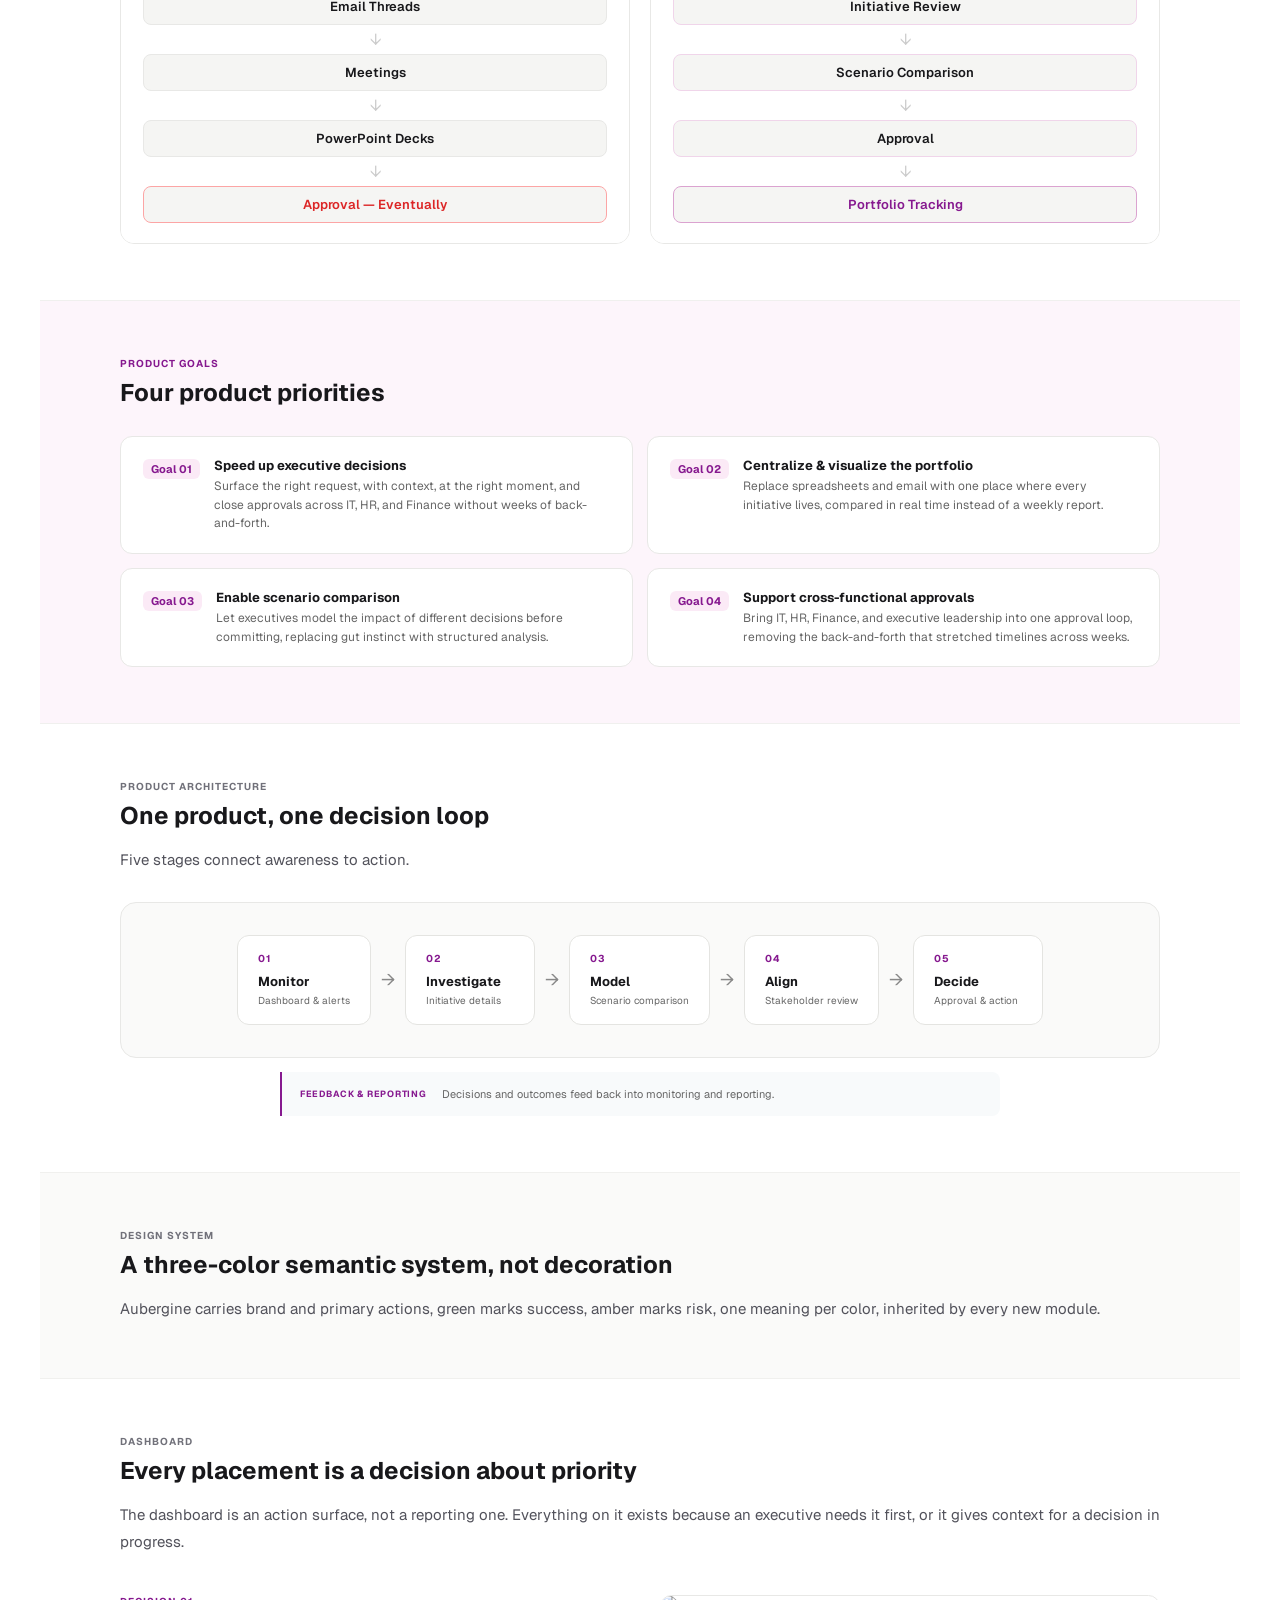
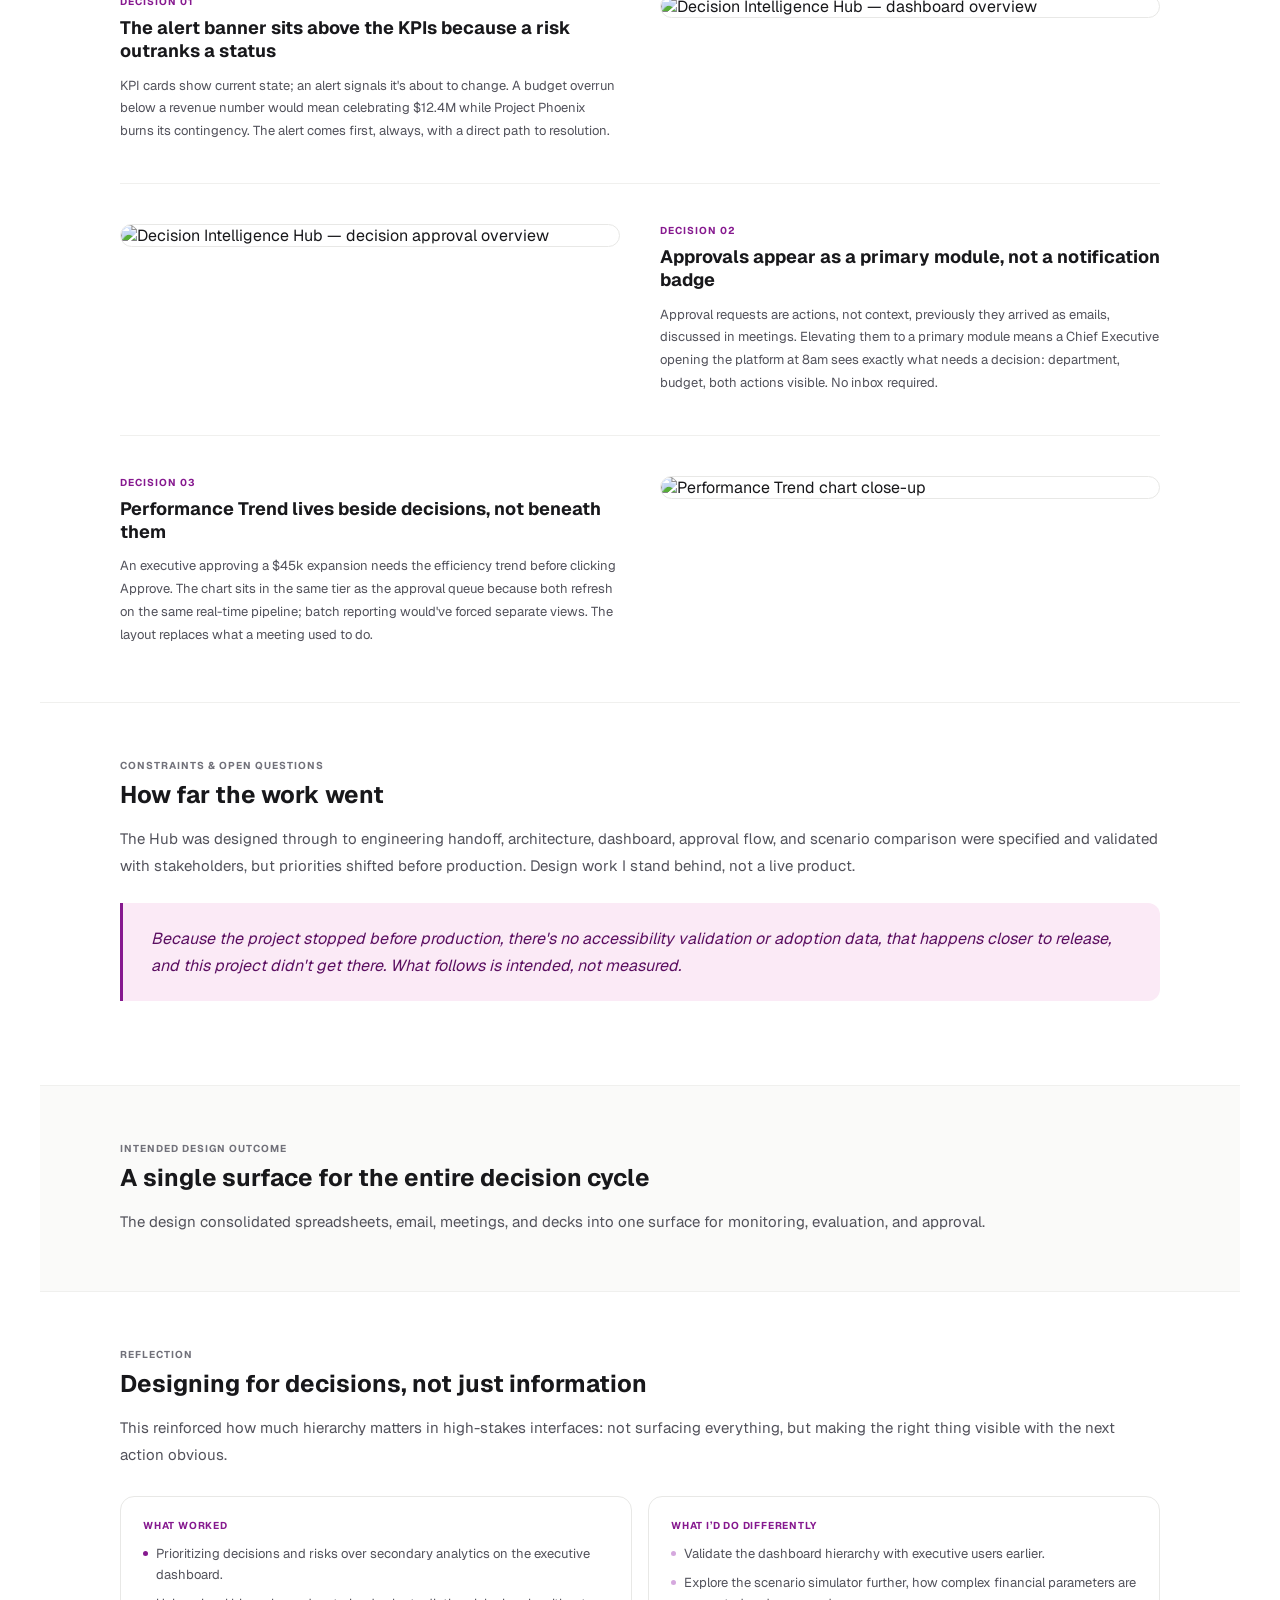
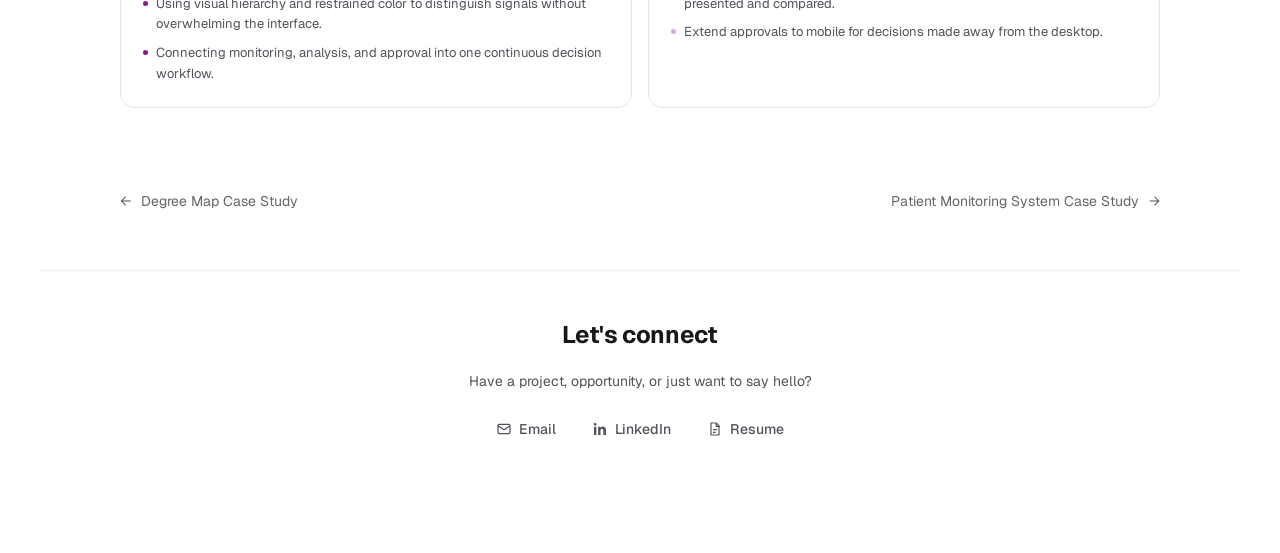
==== commit 52c9ac9e: "Update decision-hub.html" ====
--- a/decision-hub.html
+++ b/decision-hub.html
@@ -131,7 +131,7 @@
 <div class="hero">
   <div class="hero-eyebrow">Enterprise SaaS · Strategic Portfolio Management</div>
   <div class="hero-title">Decision Intelligence Hub</div>
-  <div class="hero-sub">A dashboard, approval, and scenario tool for executive teams, specified through to engineering handoff, though it didn't ship."</div>
+  <div class="hero-sub">A dashboard, approval, and scenario tool for executive teams, specified through to engineering handoff, though it didn't ship.</div>
   <div class="hero-meta">
     <div class="hmi"><div class="hml">Company</div><div class="hmv">MATC Group</div></div>
     <div class="hmi"><div class="hml">Role</div><div class="hmv">Product Designer II</div></div>
@@ -149,8 +149,8 @@
 <div class="sec">
   <div class="eyebrow">Overview</div>
   <div class="sec-title">Decisions were happening everywhere except where they should</div>
-  <div class="body">Organizations often evaluate initiatives across spreadsheets, decks, and disconnected tools — slowing decisions and hiding visibility.</div>
-  <div class="body">The goal: one workspace to evaluate, assess risk, compare scenarios, and approve — without chasing context across six systems.</div>
+  <div class="body">Organizations often evaluate initiatives across spreadsheets, decks, and disconnected tools, slowing decisions and hiding visibility.</div>
+  <div class="body">The goal: one workspace to evaluate, assess risk, compare scenarios, and approve, without chasing context across five systems.</div>
 </div>
 
 <!-- RESPONSIBILITIES -->
@@ -283,41 +283,6 @@
 
 <!-- PRODUCT ARCHITECTURE -->
 <div class="sec">
-  <!--<div class="eyebrow">Product Architecture</div>
-  <div class="sec-title">One product, one decision loop</div>
-  <div class="body">Every module in the platform connects to a single through-line: helping an executive move from awareness to action as quickly as possible. The architecture is linear by design — each step either resolves or escalates.</div>
-
-  <div class="arch-flow mt28" style="background:#fafaf9;border-radius:16px;padding:32px;border:0.5px solid #e8e8e6">
-    <div class="arch-node">
-      <div class="arch-node-label">Dashboard</div>
-      <div class="arch-node-sub">Overview & alerts</div>
-    </div>
-    <div class="arch-arrow">→</div>
-    <div class="arch-node">
-      <div class="arch-node-label">Initiative Details</div>
-      <div class="arch-node-sub">Deep review</div>
-    </div>
-    <div class="arch-arrow">→</div>
-    <div class="arch-node">
-      <div class="arch-node-label">Scenario Simulator</div>
-      <div class="arch-node-sub">Compare outcomes</div>
-    </div>
-    <div class="arch-arrow">→</div>
-    <div class="arch-node">
-      <div class="arch-node-label">Stakeholder Review</div>
-      <div class="arch-node-sub">Align teams</div>
-    </div>
-    <div class="arch-arrow">→</div>
-    <div class="arch-node">
-      <div class="arch-node-label">Approval</div>
-      <div class="arch-node-sub">Decision recorded</div>
-    </div>
-    <div class="arch-arrow">→</div>
-    <div class="arch-node" style="border-color:#f0d5ea;background:#fdf5fb">
-      <div class="arch-node-label" style="color:#86198f">Reports</div>
-      <div class="arch-node-sub">Portfolio tracking</div>
-    </div>
-  </div>-->
   <div class="eyebrow">Product Architecture</div>
 
 <div class="sec-title">One product, one decision loop</div>
@@ -380,7 +345,7 @@
 <div class="sec sec-bg">
   <div class="eyebrow">Design System</div>
   <div class="sec-title">A three-color semantic system, not decoration</div>
-  <div class="body">Aubergine carries brand and primary actions, green marks success, amber marks risk — one
+  <div class="body">Aubergine carries brand and primary actions, green marks success, amber marks risk, one
     meaning per color, inherited by every new module.</div>
 </div>
 
@@ -426,7 +391,7 @@
         <div class="real-img decision-image">
           <img src="dh-kpi.png" alt="Decision Intelligence Hub — dashboard overview" style="border-radius:14px"/>
         </div>
-        <!--<div class="img-caption">Dashboard — alert leads, KPIs follow, decisions and trends share the lower half</div>-->
+       
       </div>
     </div>
 
@@ -434,7 +399,7 @@
       <div>
         <div class="feat-eye">Decision 02</div>
         <div class="feat-title">Approvals appear as a primary module, not a notification badge</div>
-        <div class="feat-body">Approval requests are actions, not context — previously they arrived as emails, discussed in meetings. Elevating them to a primary module means a Chief Executive opening the platform at 8am sees exactly what needs a decision: department, budget, both actions visible. No inbox required.</div>
+        <div class="feat-body">Approval requests are actions, not context, previously they arrived as emails, discussed in meetings. Elevating them to a primary module means a Chief Executive opening the platform at 8am sees exactly what needs a decision: department, budget, both actions visible. No inbox required.</div>
       </div>
       <div>
         <div class="real-img decision-image">
@@ -470,8 +435,8 @@
 
 <!-- OUTCOMES -->
 <div class="sec sec-bg">
-  <div class="eyebrow">Design outcomes</div>
-  <div style="font-size:10px;font-weight:700;color:#71717a;letter-spacing:.06em;text-transform:uppercase;margin-bottom:6px">Intended Outcome</div>
+  <div class="eyebrow">Intended Design outcome</div>
+ 
   <div class="sec-title">A single surface for the entire decision cycle</div>
     <div class="body">The design consolidated spreadsheets, email, meetings, and decks into one surface for monitoring, evaluation, and approval.</div>
 </div>
